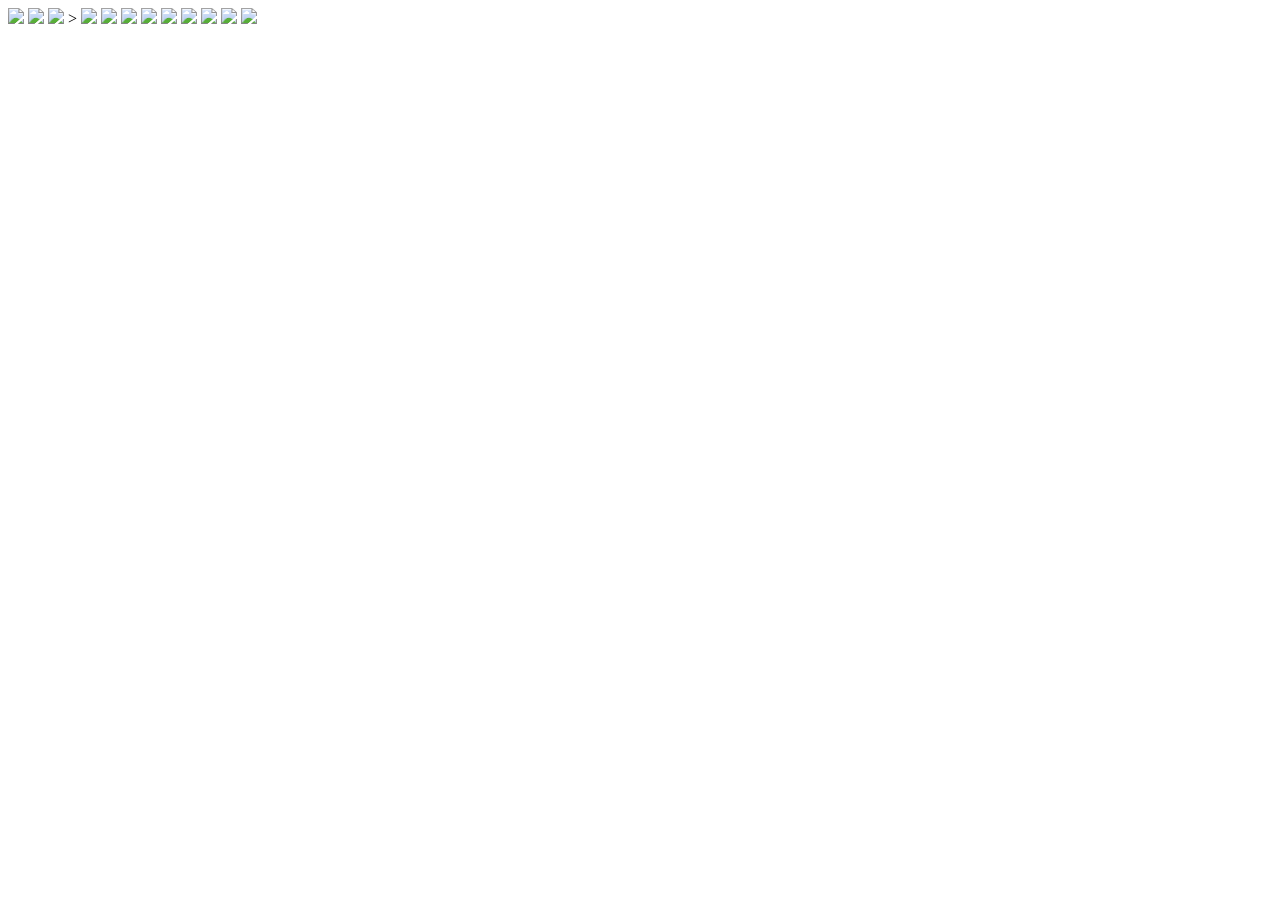
==== mundo.html @ aec97473 "Add files via upload" ====
<!DOCTYPE html>
<html lang="es">
<head>
  <meta charset="UTF-8">
  <meta name="viewport" content="width=device-width, initial-scale=1.0">
  <title>Mundo Narrativo - Bosque Denso Low Poly</title>
  <script src="https://aframe.io/releases/1.6.0/aframe.min.js"></script>
</head>
<body>

  <a-scene shadow="type: pcfsoft; autoUpdate: true">

    <a-assets>
      <!-- Aquí cargarás tus modelos GLB -->
      <!-- <a-asset-item id="animal-1" src="3d/zorro.glb"></a-asset-item> -->
    </a-assets>

    <!-- CIELO E ILUMINACIÓN MEJORADA -->
    <!-- Un azul más vibrante para contrastar con el verde -->
    <a-sky color="#4FC3F7"></a-sky>
    
    <a-light type="ambient" color="#B0BEC5" intensity="0.6"></a-light>
    <!-- Sol con sombras amplias para cubrir todo el bosque -->
    <a-light type="directional" color="#FFF9C4" intensity="0.8" position="20 30 15" 
             castShadow="true" shadow-mapSize="2048" 
             shadow-camera-right="50" shadow-camera-left="-50" 
             shadow-camera-top="50" shadow-camera-bottom="-50"></a-light>

    <!-- ========================================== -->
    <!-- TERRENO IRREGULAR Y RÍO                    -->
    <!-- ========================================== -->
    
    <!-- Base verde principal -->
    <a-plane rotation="-90 0 0" width="80" height="80" color="#7CB342" material="flatShading: true" shadow="receive: true"></a-plane>

    <!-- Colinas para romper la planicie (Conos achatados incrustados en el suelo) -->
    <a-cone position="-25 -2 -15" radius-bottom="20" height="6" segments-radial="8" color="#689F38" material="flatShading: true" shadow="receive: true"></a-cone>
    <a-cone position="30 -3 -25" radius-bottom="25" height="8" segments-radial="9" color="#689F38" material="flatShading: true" shadow="receive: true"></a-cone>
    <a-cone position="0 -1.5 15" radius-bottom="18" height="4" segments-radial="7" color="#8BC34A" material="flatShading: true" shadow="receive: true"></a-cone>

    <!-- Río más largo y detallado -->
    <a-entity position="0 0.1 0">
      <a-plane position="-20 0 -5" rotation="-90 65 0" width="70" height="3.5" color="#039BE5" material="flatShading: true"></a-plane>
      <a-plane position="-2 0 -2.5" rotation="-90 20 0" width="50" height="3.5" color="#039BE5" material="flatShading: true"></a-plane>
    </a-entity>

    <!-- MONTAÑAS GIGANTES DE FONDO -->
   <a-entity position="-10 0 -45">
      <!-- Altura 24 -> La posición en Y debe ser la mitad (12) -->
      <a-cone position="0 12 0" segments-radial="6" radius-bottom="14" height="24" color="#795548" material="flatShading: true" shadow="cast: true"></a-cone>
      <!-- Pico nevado ajustado a la cima -->
      <a-cone position="0 20 0" segments-radial="6" radius-bottom="5" height="8" color="#ECEFF1" material="flatShading: true"></a-cone>
    </a-entity>

    <a-entity position="10 0 -35">
      <a-cone position="0 10 0" segments-radial="5" radius-bottom="12" height="20" color="#5D4037" material="flatShading: true" shadow="cast: true"></a-cone>
      <a-cone position="0 17 0" segments-radial="5" radius-bottom="4" height="6" color="#ECEFF1" material="flatShading: true"></a-cone>
    </a-entity>

    <!-- ========================================== -->
    <!-- BARRERAS DE BOSQUE DENSO (Muros visuales)  -->
    <!-- ========================================== -->

    <!-- Muro de bosque Izquierdo cerca atras 
      -->
    <a-entity id="bosque-izquierdo" position="-35 0 4">
      <a-entity position="0 0 0"><a-cylinder position="0 0.5 0" radius="0.3" height="1.5" color="#4E342E"></a-cylinder><a-cone position="0 2 0" radius-bottom="2" height="2.5" segments-radial="6" color="#2E7D32" material="flatShading: true" shadow="cast: true"></a-cone><a-cone position="0 3.5 0" radius-bottom="1.5" height="2" segments-radial="6" color="#2E7D32" material="flatShading: true" shadow="cast: true"></a-cone><a-cone position="0 5 0" radius-bottom="1" height="2" segments-radial="6" color="#2E7D32" material="flatShading: true" shadow="cast: true"></a-cone></a-entity>
      <a-entity position="4 0 -3" scale="0.8 0.8 0.8"><a-cylinder position="0 0.5 0" radius="0.3" height="1.5" color="#5D4037"></a-cylinder><a-cone position="0 2 0" radius-bottom="2" height="2.5" segments-radial="5" color="#388E3C" material="flatShading: true" shadow="cast: true"></a-cone><a-cone position="0 3.5 0" radius-bottom="1.5" height="2" segments-radial="5" color="#388E3C" material="flatShading: true" shadow="cast: true"></a-cone></a-entity>
      <a-entity position="-3 0 -4" scale="1.2 1.2 1.2"><a-cylinder position="0 0.5 0" radius="0.3" height="1.5" color="#3E2723"></a-cylinder><a-cone position="0 2 0" radius-bottom="2" height="2.5" segments-radial="7" color="#1B5E20" material="flatShading: true" shadow="cast: true"></a-cone><a-cone position="0 3.5 0" radius-bottom="1.5" height="2" segments-radial="7" color="#1B5E20" material="flatShading: true" shadow="cast: true"></a-cone></a-entity>
      <a-entity position="5 0 2" scale="0.9 0.9 0.9"><a-cylinder position="0 0.5 0" radius="0.3" height="1.5" color="#4E342E"></a-cylinder><a-cone position="0 2 0" radius-bottom="2" height="2.5" segments-radial="6" color="#4CAF50" material="flatShading: true" shadow="cast: true"></a-cone><a-cone position="0 3.5 0" radius-bottom="1.5" height="2" segments-radial="6" color="#4CAF50" material="flatShading: true" shadow="cast: true"></a-cone></a-entity>
      <a-entity position="-1 0 -7" scale="1.1 1.1 1.1"><a-cylinder position="0 0.5 0" radius="0.3" height="1.5" color="#5D4037"></a-cylinder><a-cone position="0 2 0" radius-bottom="2" height="2.5" segments-radial="5" color="#388E3C" material="flatShading: true" shadow="cast: true"></a-cone><a-cone position="0 3.5 0" radius-bottom="1.5" height="2" segments-radial="5" color="#388E3C" material="flatShading: true" shadow="cast: true"></a-cone></a-entity>
    </a-entity>

    <!-- Muro de bosque Derecho -->
    <a-entity id="bosque-derecho" position="25 0 2">
      <a-entity position="0 0 0" scale="1.3 1.3 1.3"><a-cylinder position="0 0.5 0" radius="0.3" height="1.5" color="#4E342E"></a-cylinder><a-cone position="0 2 0" radius-bottom="2" height="2.5" segments-radial="6" color="#2E7D32" material="flatShading: true" shadow="cast: true"></a-cone><a-cone position="0 3.5 0" radius-bottom="1.5" height="2" segments-radial="6" color="#2E7D32" material="flatShading: true" shadow="cast: true"></a-cone></a-entity>
      <a-entity position="-4 0 -3" scale="0.8 0.8 0.8"><a-cylinder position="0 0.5 0" radius="0.3" height="1.5" color="#5D4037"></a-cylinder><a-cone position="0 2 0" radius-bottom="2" height="2.5" segments-radial="5" color="#43A047" material="flatShading: true" shadow="cast: true"></a-cone><a-cone position="0 3.5 0" radius-bottom="1.5" height="2" segments-radial="5" color="#43A047" material="flatShading: true" shadow="cast: true"></a-cone></a-entity>
      <a-entity position="3 0 -5" scale="1.1 1.1 1.1"><a-cylinder position="0 0.5 0" radius="0.3" height="1.5" color="#3E2723"></a-cylinder><a-cone position="0 2 0" radius-bottom="2" height="2.5" segments-radial="7" color="#1B5E20" material="flatShading: true" shadow="cast: true"></a-cone><a-cone position="0 3.5 0" radius-bottom="1.5" height="2" segments-radial="7" color="#1B5E20" material="flatShading: true" shadow="cast: true"></a-cone></a-entity>
      <a-entity position="-6 0 2" scale="0.9 0.9 0.9"><a-cylinder position="0 0.5 0" radius="0.3" height="1.5" color="#4E342E"></a-cylinder><a-cone position="0 2 0" radius-bottom="2" height="2.5" segments-radial="6" color="#388E3C" material="flatShading: true" shadow="cast: true"></a-cone><a-cone position="0 3.5 0" radius-bottom="1.5" height="2" segments-radial="6" color="#388E3C" material="flatShading: true" shadow="cast: true"></a-cone></a-entity>
      <a-entity position="1 0 6"><a-cylinder position="0 0.5 0" radius="0.3" height="1.5" color="#5D4037"></a-cylinder><a-cone position="0 2 0" radius-bottom="2" height="2.5" segments-radial="5" color="#4CAF50" material="flatShading: true" shadow="cast: true"></a-cone><a-cone position="0 3.5 0" radius-bottom="1.5" height="2" segments-radial="5" color="#4CAF50" material="flatShading: true" shadow="cast: true"></a-cone></a-entity>
    </a-entity>

    <!-- Muro de bosque Fondo (Para tapar el horizonte detrás del río) -->
    <a-entity id="bosque-fondo" position="0 0 -25">
      <a-entity position="-15 0 0" scale="1.2 1.2 1.2"><a-cylinder position="0 0.5 0" radius="0.3" height="1.5" color="#4E342E"></a-cylinder><a-cone position="0 2 0" radius-bottom="2" height="2.5" segments-radial="6" color="#1B5E20" material="flatShading: true" shadow="cast: true"></a-cone><a-cone position="0 3.5 0" radius-bottom="1.5" height="2" segments-radial="6" color="#1B5E20" material="flatShading: true" shadow="cast: true"></a-cone></a-entity>
      <a-entity position="-20 0 -4"><a-cylinder position="0 0.5 0" radius="0.3" height="1.5" color="#5D4037"></a-cylinder><a-cone position="0 2 0" radius-bottom="2" height="2.5" segments-radial="5" color="#2E7D32" material="flatShading: true" shadow="cast: true"></a-cone><a-cone position="0 3.5 0" radius-bottom="1.5" height="2" segments-radial="5" color="#2E7D32" material="flatShading: true" shadow="cast: true"></a-cone></a-entity>
      <a-entity position="0 0 -2" scale="1.4 1.4 1.4"><a-cylinder position="0 0.5 0" radius="0.3" height="1.5" color="#3E2723"></a-cylinder><a-cone position="0 2 0" radius-bottom="2" height="2.5" segments-radial="6" color="#388E3C" material="flatShading: true" shadow="cast: true"></a-cone><a-cone position="0 3.5 0" radius-bottom="1.5" height="2" segments-radial="6" color="#388E3C" material="flatShading: true" shadow="cast: true"></a-cone></a-entity>
      <a-entity position="20 0 -3" scale="0.9 0.9 0.9"><a-cylinder position="0 0.5 0" radius="0.3" height="1.5" color="#4E342E"></a-cylinder><a-cone position="0 2 0" radius-bottom="2" height="2.5" segments-radial="5" color="#43A047" material="flatShading: true" shadow="cast: true"></a-cone><a-cone position="0 3.5 0" radius-bottom="1.5" height="2" segments-radial="5" color="#43A047" material="flatShading: true" shadow="cast: true"></a-cone></a-entity>
      <a-entity position="15 0 -1" scale="1.1 1.1 1.1"><a-cylinder position="0 0.5 0" radius="0.3" height="1.5" color="#5D4037"></a-cylinder><a-cone position="0 2 0" radius-bottom="2" height="2.5" segments-radial="6" color="#1B5E20" material="flatShading: true" shadow="cast: true"></a-cone><a-cone position="0 3.5 0" radius-bottom="1.5" height="2" segments-radial="6" color="#1B5E20" material="flatShading: true" shadow="cast: true"></a-cone></a-entity>
    </a-entity>

    <!-- ========================================== -->
    <!-- ESTACIONES NARRATIVAS (Claros en el bosque)-->
    <!-- ========================================== -->

    <!-- ESTACIÓN 1: TIGRE -->

    
   <!-- Personaje -->

<!-- momento 1  -->
  <a-assets>
  <img id="tigreyt" src="3d/tigreyt.png">
</a-assets>


<!-- momento 2
   -->
 <a-assets>
  <img id="tigreytt" src="3d/tigreytt.png">
</a-assets> 

<!-- momento 3  -->
 <a-assets>
  <img id="tigrettt" src="3d/tigreyttt.png">
</a-assets>


<!-- momento 1  -->
<a-plane
  src="#tigreyt"
  position="6 2 20"
  width="2"
  height="2"
  material="transparent: true"
  rotation="1 0 1"
></a-plane>
 



<!-- momento 2  -->
<a-plane
  src="#tigreytt"
  position="8 2 19.9"
  width="2"
  height="2"
  material="transparent: true"
  rotation="-10 0 1"
></a-plane>



<!-- momento 3  -->
<a-plane
  src="#tigrettt"
  position="10 2 19.9"
  width="2"
  height="2"
  material="transparent: true"
  rotation="1 0 1"
></a-plane>



    <a-entity id="estacion-1" position="5 0 20">
      <!-- Grupo de árboles estilo bosque denso -->
      <a-entity position="-3 0 -2"><a-cylinder position="0 0.75 0" radius="0.25" height="1.5" color="#5D4037"></a-cylinder><a-cone position="0 2.2 0" radius-bottom="2" height="2.2" segments-radial="6" color="#2E7D32" material="flatShading: true" shadow="cast: true"></a-cone><a-cone position="0 3.5 0" radius-bottom="1.5" height="2" segments-radial="6" color="#388E3C" material="flatShading: true"></a-cone></a-entity>
      <a-entity position="2 0 -3"><a-cylinder position="0 0.75 0" radius="0.25" height="1.5" color="#4E342E"></a-cylinder><a-cone position="0 2.2 0" radius-bottom="2" height="2.2" segments-radial="6" color="#1B5E20" material="flatShading: true" shadow="cast: true"></a-cone><a-cone position="0 3.5 0" radius-bottom="1.5" height="2" segments-radial="6" color="#2E7D32" material="flatShading: true"></a-cone></a-entity>
      <a-entity position="-1 0 2"><a-cylinder position="0 0.75 0" radius="0.25" height="1.5" color="#5D4037"></a-cylinder><a-cone position="0 2.2 0" radius-bottom="2.2" height="2.2" segments-radial="6" color="#388E3C" material="flatShading: true" shadow="cast: true"></a-cone><a-cone position="0 3.5 0" radius-bottom="1.6" height="2" segments-radial="6" color="#43A047" material="flatShading: true"></a-cone></a-entity>
      <!-- Pastos altos (pequeños cilindros verdes agrupados como hierba espesa) -->
      <a-cylinder position="-1.5 0.2 0" radius="0.08" height="0.6" color="#8BC34A" material="flatShading: true"></a-cylinder>
      <a-cylinder position="-1.3 0.25 0.3" radius="0.08" height="0.7" color="#689F38" material="flatShading: true"></a-cylinder>
      <a-cylinder position="-1.7 0.2 0.2" radius="0.08" height="0.5" color="#9CCC65" material="flatShading: true"></a-cylinder>
      <a-cylinder position="1 0.2 1" radius="0.08" height="0.65" color="#7CB342" material="flatShading: true"></a-cylinder>

       <a-text font="kelsonsans" value="Estacion Tigre" width="6" position="-2.8 5 -1.5"
              rotation="0 15 0"></a-text>
     
    </a-entity>
      <!-- ROCAS -->
      <a-icosahedron position="1.5 0.2 1" radius="0.4" color="#757575" material="flatShading: true" shadow="cast: true" rotation="10 45 0"></a-icosahedron>
      <a-icosahedron position="2 0.1 1.5" radius="0.2" color="#9E9E9E" material="flatShading: true" shadow="cast: true" rotation="0 20 10"></a-icosahedron>
>
      
    </a-entity>


 <!-- ESTACIÓN 2: ALCE  -->

    <!-- Personaje -->

     <a-assets>
  <img id="alceyt" src="3d/alceyt.png">
</a-assets>


<!-- momento 2
   -->
 <a-assets>
  <img id="alceytt" src="3d/alceytt.png">
</a-assets> 

<!-- momento 3  -->
 <a-assets>
  <img id="alceyttt" src="3d/alceyttt.png">
</a-assets>


<!-- momento 1  -->
<a-plane
  src="#alceyt"
  position="-5 2 -8"
  width="2"
  height="2"
  material="transparent: true"
  rotation="1 0 1"
></a-plane>
 



<!-- momento 2  -->
<a-plane
  src="#alceytt"
  position="-2.9 2 -8"
  width="2"
  height="2"
  material="transparent: true"
  rotation="-10 0 1"
></a-plane>



<!-- momento 3  -->
<a-plane
  src="#alceyttt"
  position="-0.70 2 -8"
  width="2"
  height="2"
  material="transparent: true"
  rotation="1 0 1"
></a-plane>

 


    <a-entity id="estacion-2" position="-6 0 -12">
      <!-- Gran Árbol Central -->
      <a-entity position="0 0 0" scale="1.8 2.2 1.8">
        <a-cylinder position="0 1 0" radius="0.4" height="2" color="#3E2723" shadow="cast: true"></a-cylinder>
        <a-cone position="0 3 0" radius-bottom="2.5" height="2.5" segments-radial="7" color="#1B5E20" material="flatShading: true" shadow="cast: true"></a-cone>
        <a-cone position="0 4.5 0" radius-bottom="1.8" height="2.2" segments-radial="7" color="#2E7D32" material="flatShading: true" shadow="cast: true"></a-cone>
        <a-cone position="0 5.8 0" radius-bottom="1.1" height="1.8" segments-radial="7" color="#43A047" material="flatShading: true"></a-cone>
      </a-entity>
      <!-- Hierbas raras (formas geométricas de colores llamativos alrededor) -->
      <a-icosahedron position="1.5 0.2 1" radius="0.3" color="#AB47BC" material="flatShading: true" shadow="cast: true"></a-icosahedron>
      <a-box position="-1.5 0.2 1.2" width="0.3" height="0.4" depth="0.3" color="#26A69A" material="flatShading: true" rotation="0 45 0"></a-box>
      <a-tetrahedron position="0.8 0.3 -1.5" radius="0.35" color="#FFCA28" material="flatShading: true"></a-tetrahedron>
      
    </a-entity>
    
      <a-text font="kelsonsans" value="Estacion Alce " width="6" position="-2 5 -10"
              rotation="0 0 0"></a-text>


  <!-- ESTACIÓN 3: ERIZO  -->


 <!-- momento 1  -->
  <a-assets>
  <img id="erizoyt" src="3d/erizoyt.png">
</a-assets>


<!-- momento 2
   -->
 <a-assets>
  <img id="erizoytt" src="3d/erizoytt.png">
</a-assets>

<!-- momento 3  -->
 <a-assets>
  <img id="erizoyttt" src="3d/erizottt.png">
</a-assets>


<!-- momento 1  -->
<a-plane
  src="#erizoyt"
  position="-32 2 -9.4"
  width="2"
  height="2"
  material="transparent: true"
  rotation="1 0 1"
></a-plane>
 



<!-- momento 2  -->
<a-plane
  src="#erizoytt"
  position="-30 2 -9.4"
  width="2"
  height="2"
  material="transparent: true"
  rotation="1 0 1"
></a-plane>



<!-- momento 3  -->
<a-plane
  src="#erizoyttt"
  position="-28 2 -9.4"
  width="2"
  height="2"
  material="transparent: true"
  rotation="1 0 1"
></a-plane>





   

    <a-entity id="estacion-3" position="-30 0 -10">
      <!-- Árboles de fondo de la estación -->
      <a-entity position="-3 0 -2"><a-cylinder position="0 0.75 0" radius="0.25" height="1.5" color="#5D4037"></a-cylinder><a-cone position="0 2.2 0" radius-bottom="1.8" height="2" segments-radial="6" color="#2E7D32" material="flatShading: true"></a-cone><a-cone position="0 3.5 0" radius-bottom="1.3" height="2" segments-radial="6" color="#388E3C" material="flatShading: true"></a-cone></a-entity>
      <a-entity position="3 0 -1"><a-cylinder position="0 0.75 0" radius="0.25" height="1.5" color="#4E342E"></a-cylinder><a-cone position="0 2.2 0" radius-bottom="1.8" height="2" segments-radial="6" color="#388E3C" material="flatShading: true"></a-cone><a-cone position="0 3.5 0" radius-bottom="1.3" height="2" segments-radial="6" color="#43A047" material="flatShading: true"></a-cone></a-entity>
      
      <!-- Troncos caídos -->
      <a-cylinder position="-1 0.2 1" radius="0.2" height="1.8" rotation="90 25 0" color="#5D4037" material="flatShading: true" shadow="cast: true"></a-cylinder>
      <a-cylinder position="1 0.15 1.5" radius="0.18" height="1.5" rotation="90 -15 0" color="#4E342E" material="flatShading: true" shadow="cast: true"></a-cylinder>
      <a-cylinder position="0.2 0.15 2.2" radius="0.15" height="1.2" rotation="0 80 90" color="#3E2723" material="flatShading: true" shadow="cast: true"></a-cylinder>

      <!-- Piedras -->
      <a-icosahedron position="-1.5 0.3 0.5" radius="0.5" color="#78909C" material="flatShading: true" shadow="cast: true" rotation="10 20 30"></a-icosahedron>
      <a-icosahedron position="1.8 0.25 0" radius="0.4" color="#90A4AE" material="flatShading: true" shadow="cast: true" rotation="40 10 5"></a-icosahedron>
      <a-icosahedron position="0 0.2 2.8" radius="0.35" color="#607D8B" material="flatShading: true" shadow="cast: true"></a-icosahedron>
      
      <a-text font="kelsonsans" value="Estacion Erizo " width="6" position="-4 4 0"
              rotation="0 0 0"></a-text>
      
      
    </a-entity>


<!-- ESTACIÓN 4: WIN CONEJA -->

<!-- momento 1  -->
  <a-assets>
  <img id="win" src="3d/win.png">
</a-assets>


<!-- momento 2
   -->
 <a-assets>
  <img id="winn" src="3d/winn.png">
</a-assets>

<!-- momento 3  -->
 <a-assets>
  <img id="winnn" src="3d/winnn.png">
</a-assets>


<!-- momento 1  -->
<a-plane
  src="#win"
  position="18 3 -4"
  width="2"
  height="2"
  material="transparent: true"
  rotation="1 0 1"
></a-plane>
 



<!-- momento 2  -->
<a-plane
  src="#winn"
  position="20.30 3 -4"
  width="2"
  height="2"
  material="transparent: true"
  rotation="1 0 1"
></a-plane>



<!-- momento 3  -->
<a-plane
  src="#winnn"
  position="22.99 3 -4"
  width="2"
  height="2"
  material="transparent: true"
  rotation="1 0 1"
></a-plane>






    <a-entity id="estacion-4" position="18 0 -4">
      <!-- Pocos árboles alrededor -->
      <a-entity position="-3 0 1"><a-cylinder position="0 0.75 0" radius="0.25" height="1.5" color="#5D4037"></a-cylinder><a-cone position="0 2.2 0" radius-bottom="1.8" height="2" segments-radial="6" color="#2E7D32" material="flatShading: true"></a-cone></a-entity>
      
      <!-- Pequeña elevación de tierra para los trofeos -->
      <a-cone position="0 0.4 0" radius-bottom="2.5" height="0.8" segments-radial="6" color="#827717" material="flatShading: true" shadow="receive: true"></a-cone>
      
      <!-- Montaña de trofeos (Figuras geométricas doradas acumuladas) -->
      <a-box position="0 0.8 0" width="0.6" height="0.6" depth="0.6" color="#FFD700" material="flatShading: true" rotation="15 30 0" shadow="cast: true"></a-box>
      <a-tetrahedron position="-0.4 0.9 0.3" radius="0.4" color="#FFC107" material="flatShading: true" rotation="0 45 10" shadow="cast: true"></a-tetrahedron>
      <a-cone position="0.4 0.9 -0.2" radius-bottom="0.3" height="0.6" color="#FFEA00" material="flatShading: true" rotation="-10 0 25" shadow="cast: true"></a-cone>
      <a-box position="0.2 1.2 0.2" width="0.4" height="0.4" depth="0.4" color="#FFD700" material="flatShading: true" rotation="45 45 45" shadow="cast: true"></a-box>
      <a-sphere position="0 1.4 0" radius="0.25" color="#FFF176" material="flatShading: true" shadow="cast: true"></a-sphere>
      <!-- [ESPACIO PARA PERSONAJE 4] -->
    </a-entity>




      <!-- Troncos apilados -->
      <a-entity position="-2 0.15 2" rotation="0 35 0">
        <a-cylinder position="0 0 0" radius="0.15" height="1.2" rotation="90 0 0" segments-radial="6" color="#5D4037" material="flatShading: true" shadow="cast: true"></a-cylinder>
        <a-cylinder position="0.3 0 0" radius="0.15" height="1.2" rotation="90 0 0" segments-radial="6" color="#5D4037" material="flatShading: true" shadow="cast: true"></a-cylinder>
        <a-cylinder position="0.15 0.25 0" radius="0.15" height="1.2" rotation="90 0 0" segments-radial="6" color="#5D4037" material="flatShading: true" shadow="cast: true"></a-cylinder>
      </a-entity>


      <a-text font="kelsonsans" value="Estacion Coneja " width="6" position="18 5 -4"
              rotation="0 0 0"></a-text>

    

    

    <!-- NUBES Y LLUVIA -->
    <a-entity position="-15 15 -20">
      <a-icosahedron position="0 0 0" radius="2.5" color="#FFFFFF" material="flatShading: true"></a-icosahedron>
      <a-icosahedron position="2 0 1" radius="1.8" color="#FFFFFF" material="flatShading: true"></a-icosahedron>
      <a-icosahedron position="-2 -0.2 -1" radius="1.5" color="#FFFFFF" material="flatShading: true"></a-icosahedron>
    </a-entity>

    <!-- Nube de lluvia central -->
    <a-entity position="5 18 -22">
      <a-icosahedron position="0 0 0" radius="2.5" color="#90A4AE" material="flatShading: true"></a-icosahedron>
      <a-icosahedron position="2 0 0" radius="1.8" color="#90A4AE" material="flatShading: true"></a-icosahedron>
      <a-icosahedron position="-1.8 -0.3 1" radius="1.6" color="#90A4AE" material="flatShading: true"></a-icosahedron>
      
      <!-- Gotas -->
      <a-cylinder position="0 -4 0" radius="0.05" height="1" color="#81D4FA" material="transparent: true; opacity: 0.6; flatShading: true"></a-cylinder>
      <a-cylinder position="1 -5 0.5" radius="0.05" height="1" color="#81D4FA" material="transparent: true; opacity: 0.6; flatShading: true"></a-cylinder>
      <a-cylinder position="-1 -3 -0.5" radius="0.05" height="1" color="#81D4FA" material="transparent: true; opacity: 0.6; flatShading: true"></a-cylinder>
    </a-entity>

    <a-entity position="20 12 -15" scale="0.7 0.7 0.7">
      <a-icosahedron position="0 0 0" radius="2.5" color="#FFFFFF" material="flatShading: true"></a-icosahedron>
      <a-icosahedron position="1.5 0.3 0.8" radius="1.8" color="#FFFFFF" material="flatShading: true"></a-icosahedron>
      <a-icosahedron position="-1.5 -0.1 0" radius="1.6" color="#FFFFFF" material="flatShading: true"></a-icosahedron>
    </a-entity>

    <!-- CÁMARA INICIAL (Más cerca del suelo y un poco adelantada) -->
    <a-camera position="0 1.6 6" wasd-controls="acceleration: 65" look-controls>
      <a-cursor color="#FF5722"></a-cursor>
    </a-camera>

  </a-scene>
</body>
</html>
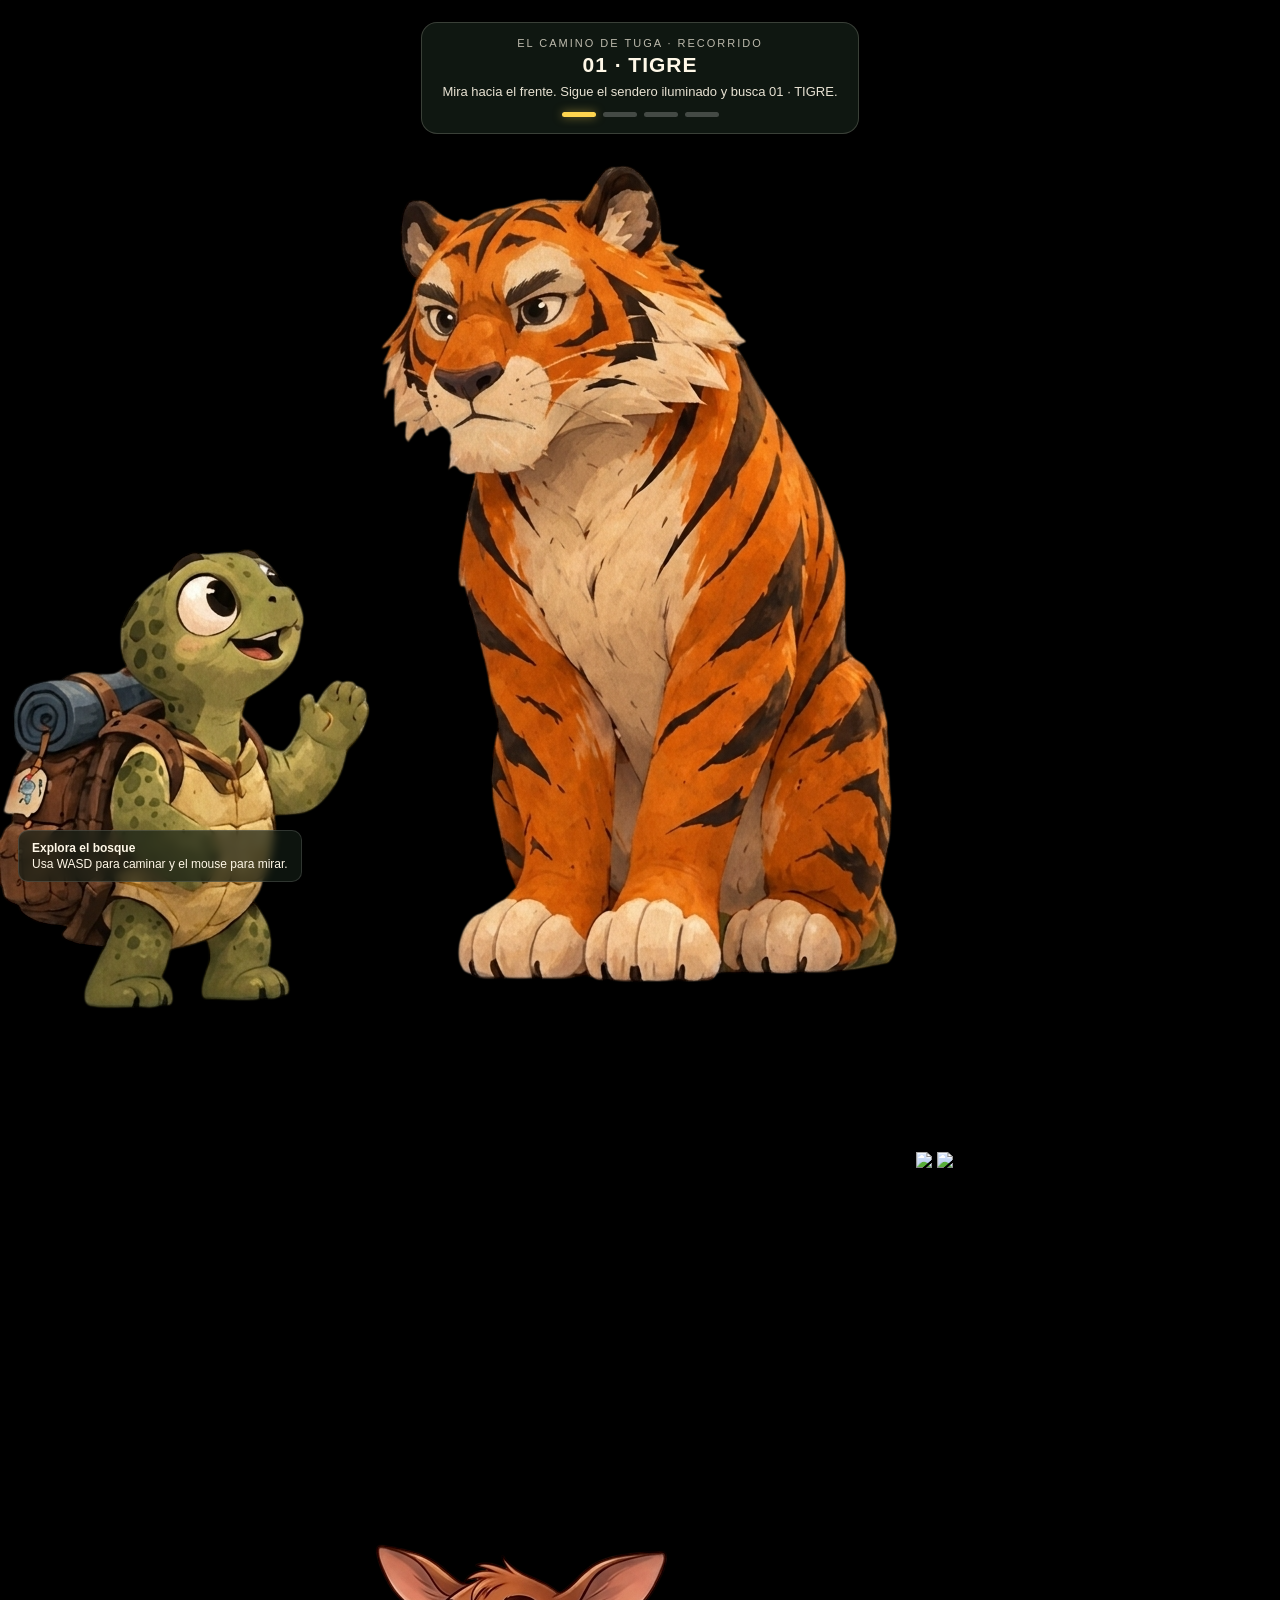
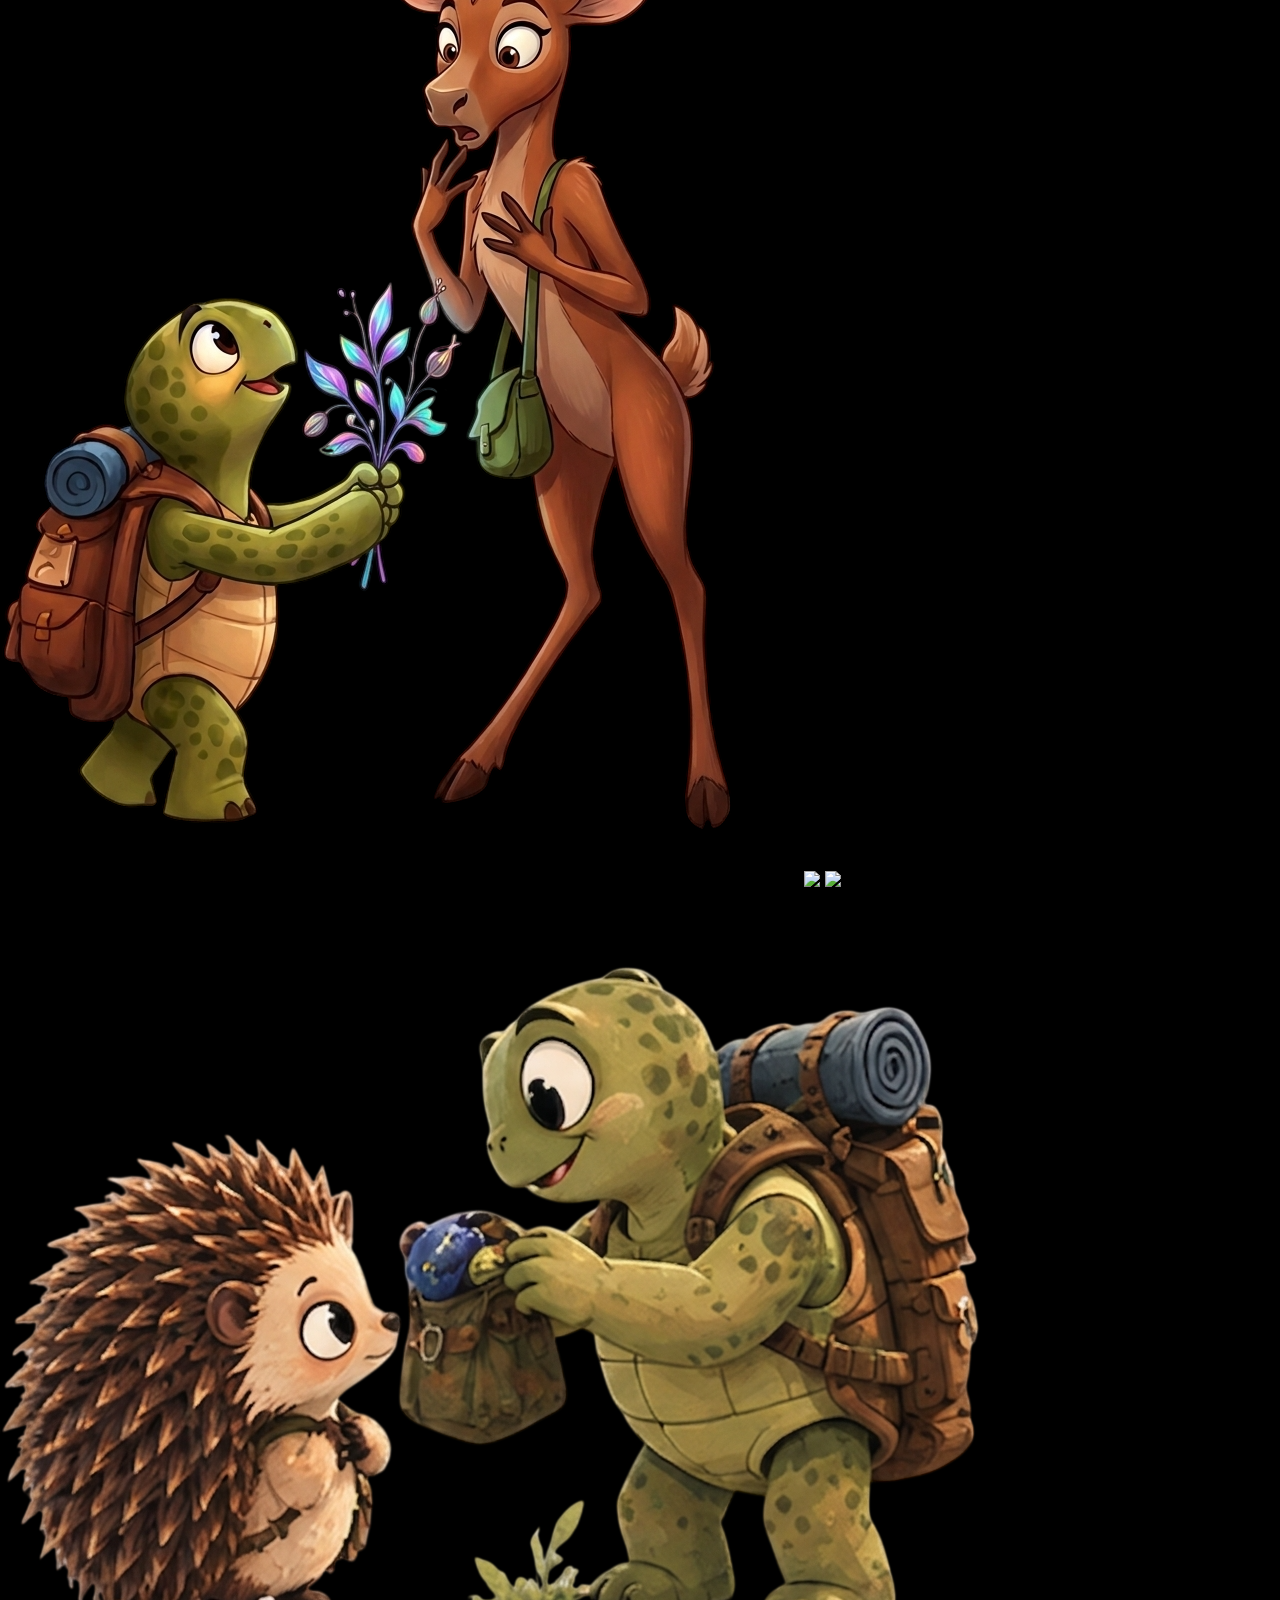
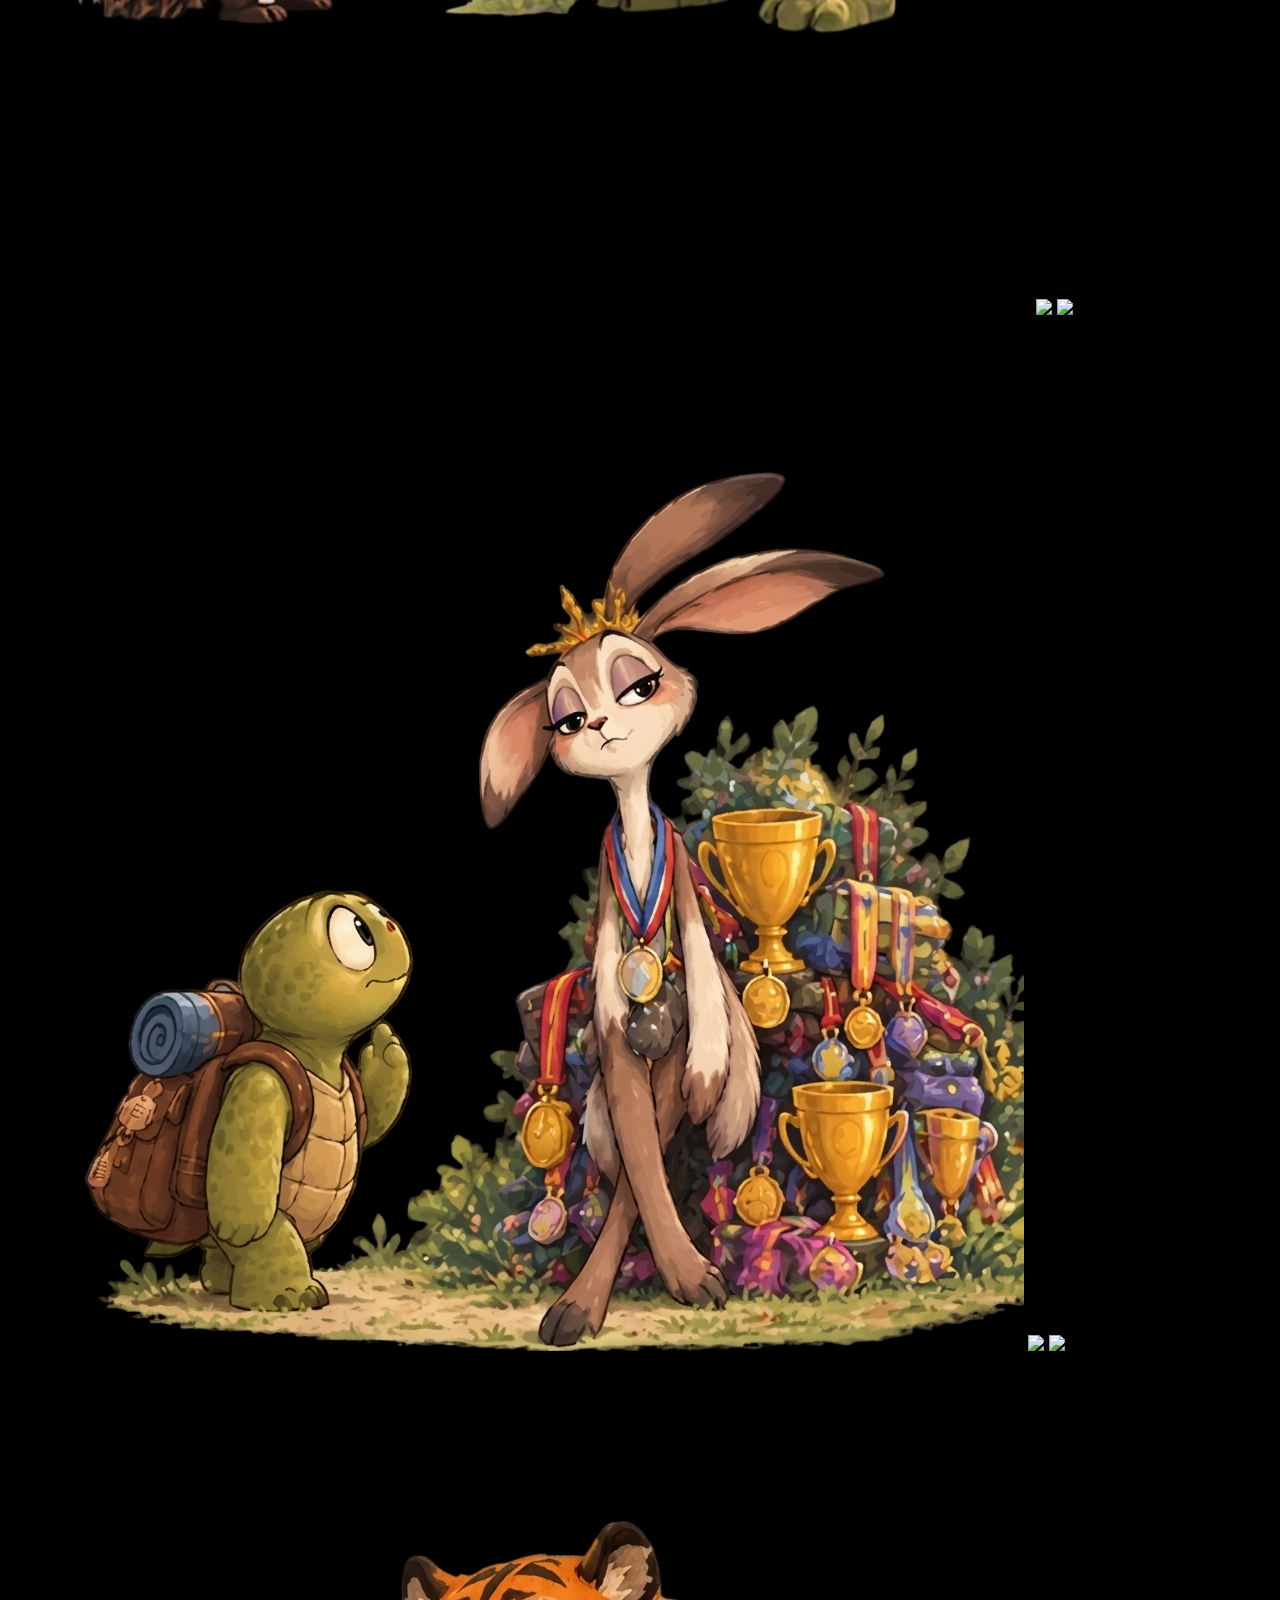
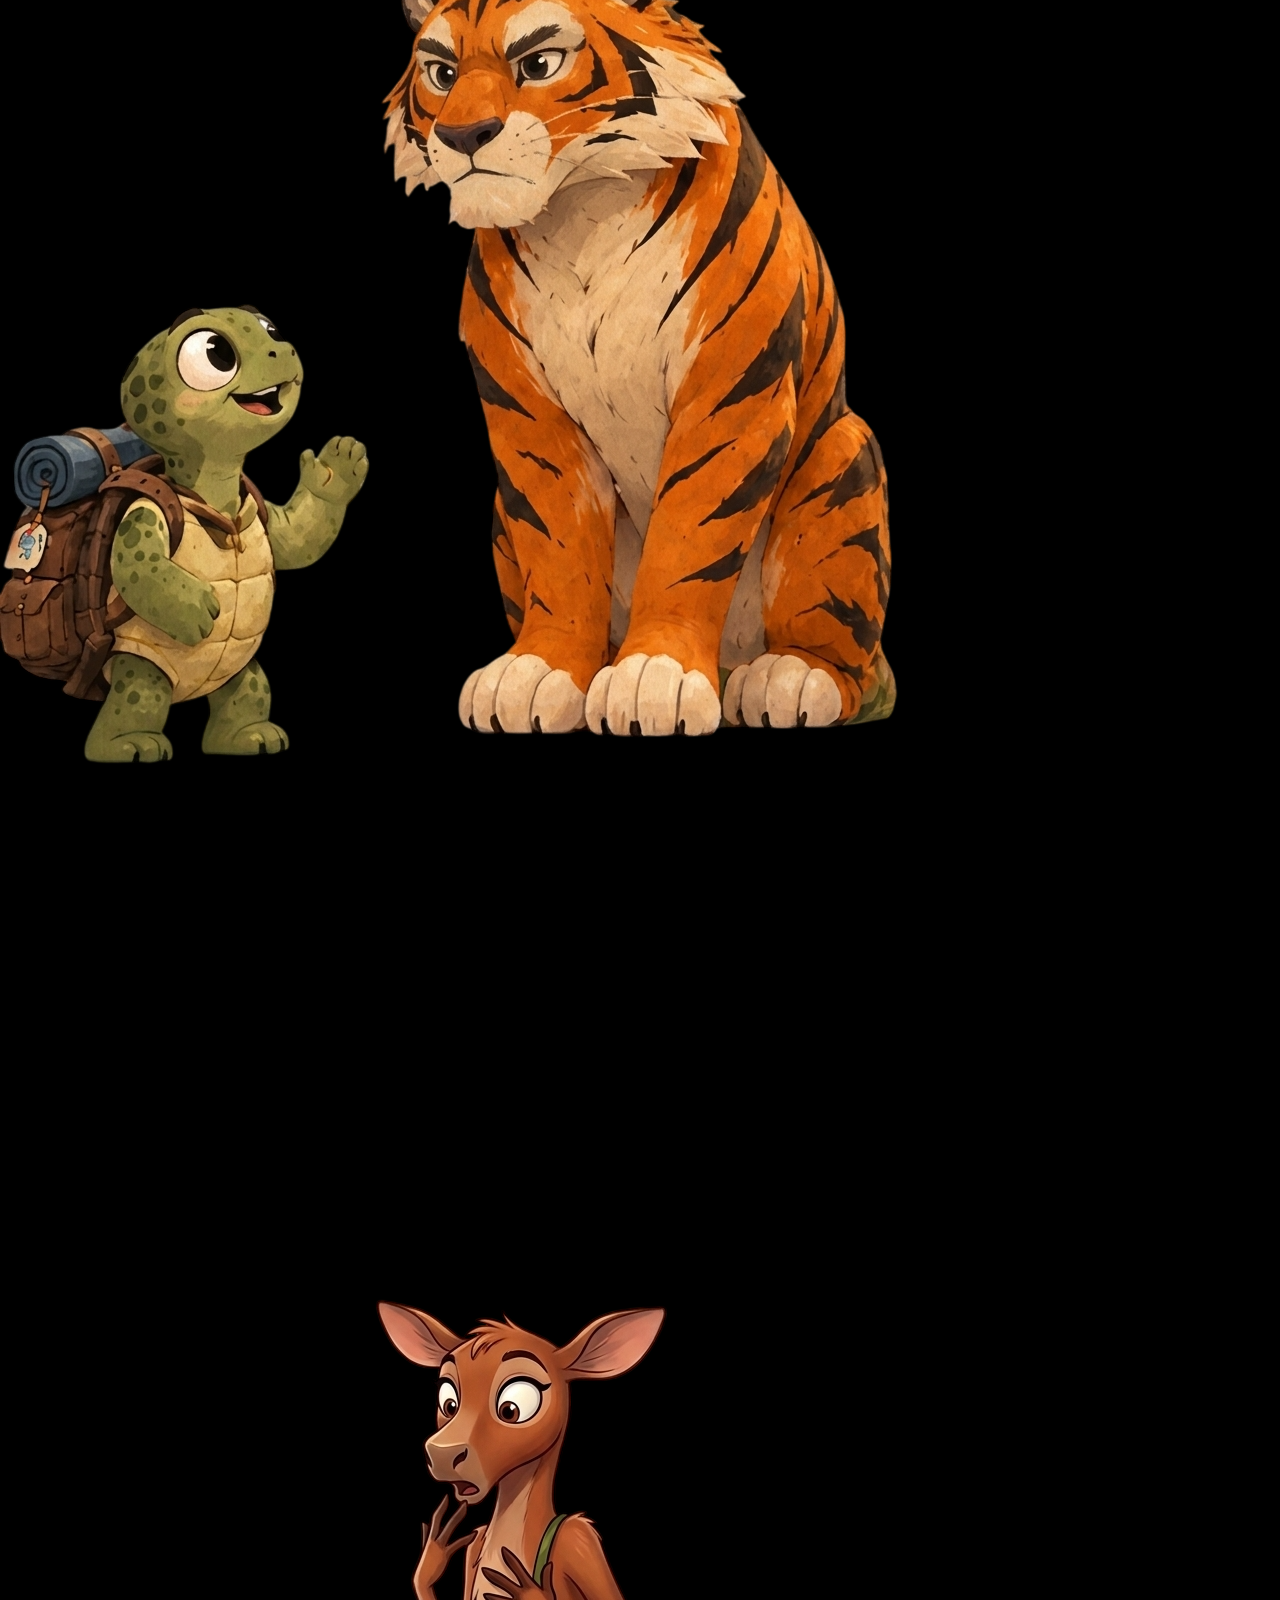
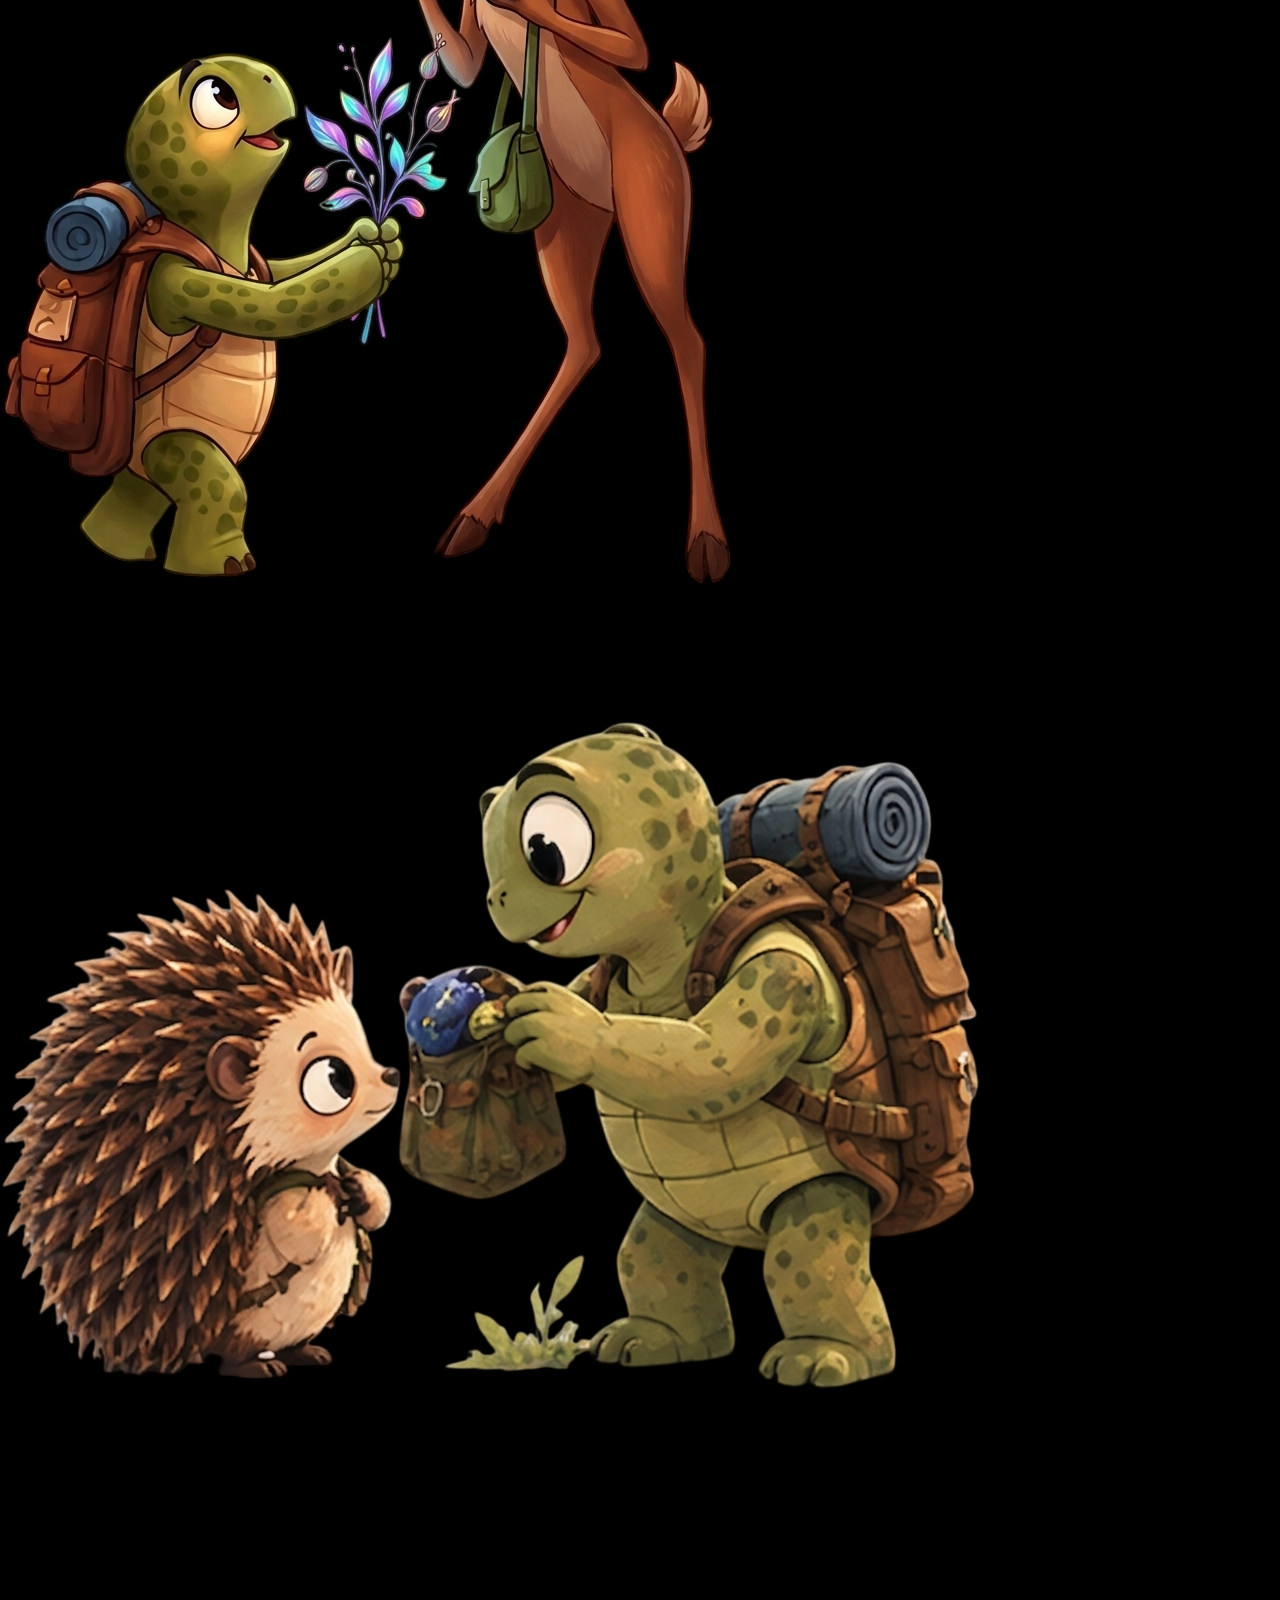
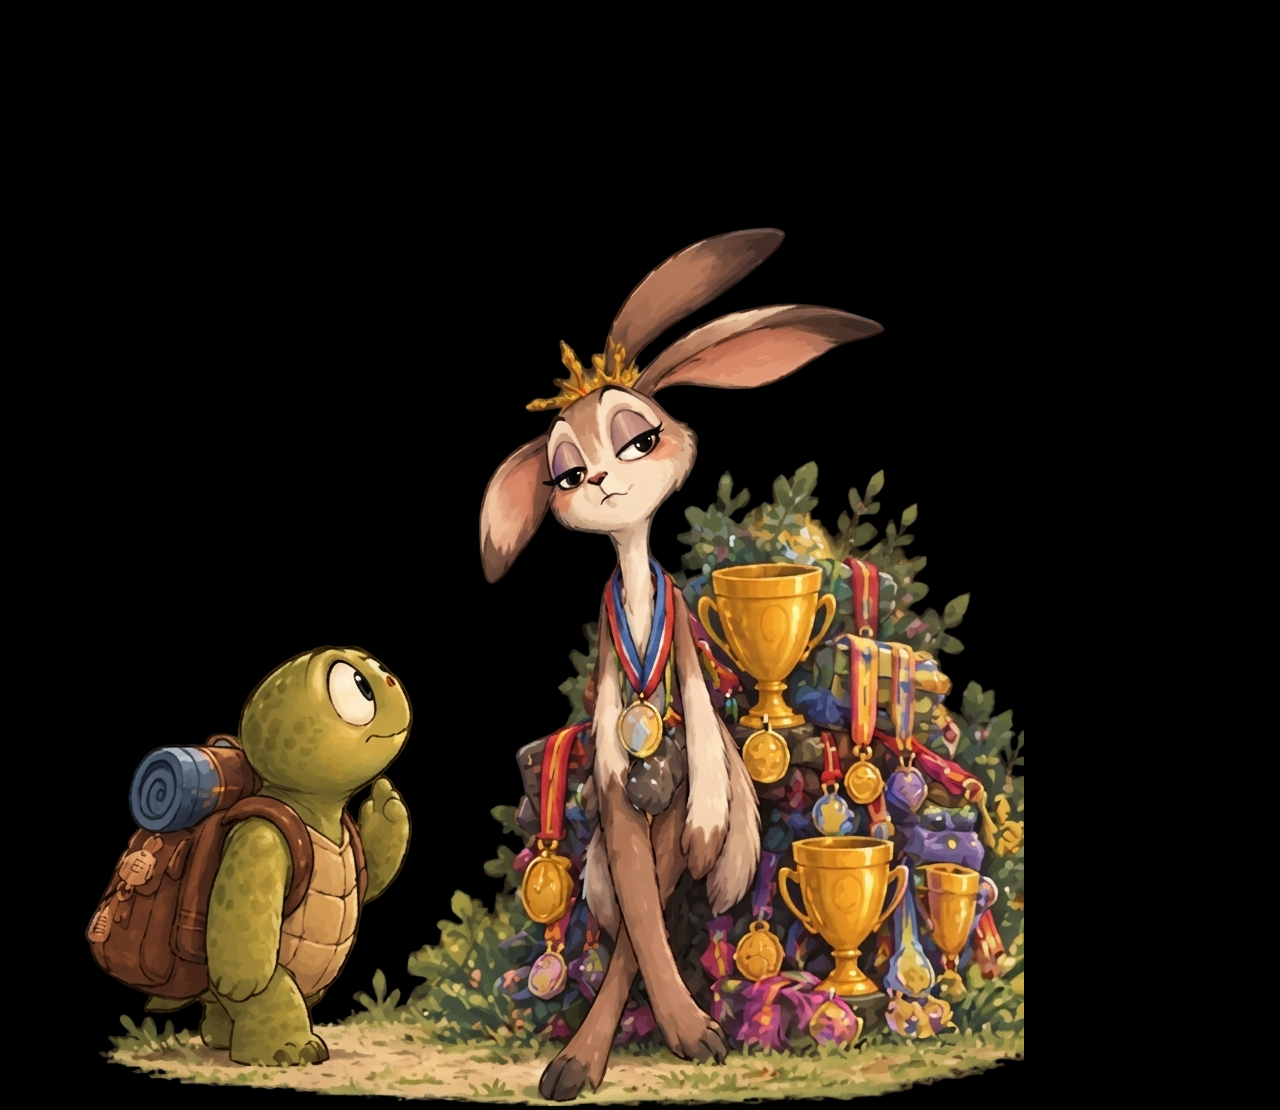
==== commit b0b75d7c: "Add files via upload" ====
--- a/mundo.html
+++ b/mundo.html
@@ -1,467 +1,721 @@
 <!DOCTYPE html>
 <html lang="es">
 <head>
-  <meta charset="UTF-8">
-  <meta name="viewport" content="width=device-width, initial-scale=1.0">
-  <title>Mundo Narrativo - Bosque Denso Low Poly</title>
-  <script src="https://aframe.io/releases/1.6.0/aframe.min.js"></script>
+<meta charset="UTF-8">
+<meta name="viewport" content="width=device-width, initial-scale=1.0">
+<title>El camino de Tuga — Mundo Narrativo</title>
+<script src="https://aframe.io/releases/1.6.0/aframe.min.js"></script>
+<style>
+*{box-sizing:border-box}body{margin:0;overflow:hidden;background:#000;font-family:Arial,Helvetica,sans-serif}
+#hud{position:fixed;top:22px;left:50%;transform:translateX(-50%);z-index:100;width:min(560px,calc(100vw - 32px));color:#fff8e8;text-align:center;pointer-events:none}
+#hudCard{display:inline-block;min-width:310px;max-width:100%;padding:14px 20px 16px;border-radius:16px;background:rgba(20,30,22,.78);border:1px solid rgba(255,248,232,.18);box-shadow:0 12px 30px rgba(0,0,0,.25);backdrop-filter:blur(5px)}
+#hudKicker{font-size:11px;letter-spacing:2px;text-transform:uppercase;opacity:.72;margin-bottom:4px}#hudStation{font-size:21px;font-weight:700;letter-spacing:1px}
+#hudGuide{margin-top:6px;font-size:13px;line-height:1.4;opacity:.9}#progress{display:flex;justify-content:center;gap:7px;margin-top:11px}.progressDot{width:34px;height:5px;border-radius:999px;background:rgba(255,255,255,.22);transition:.35s}.progressDot.active{background:#ffd54f;box-shadow:0 0 10px rgba(255,213,79,.5)}.progressDot.done{background:#9ccc65}
+#controlsHint{position:fixed;bottom:18px;left:18px;z-index:90;padding:9px 13px;border-radius:10px;color:#fff8e8;background:rgba(20,30,22,.68);border:1px solid rgba(255,255,255,.14);font-size:12px;line-height:1.35;pointer-events:none;backdrop-filter:blur(4px)}
+#toast{position:fixed;left:50%;bottom:72px;transform:translate(-50%,20px);z-index:120;max-width:min(520px,calc(100vw - 32px));padding:12px 18px;border-radius:12px;color:#fff8e8;background:rgba(22,30,23,.92);border:1px solid rgba(255,255,255,.16);box-shadow:0 10px 30px rgba(0,0,0,.3);text-align:center;font-size:14px;opacity:0;pointer-events:none;transition:opacity .3s,transform .3s}
+#toast.show{opacity:1;transform:translate(-50%,0)}
+#storyModal{position:fixed;inset:0;z-index:200;display:none;align-items:center;justify-content:center;padding:24px;background:rgba(8,16,10,.62);backdrop-filter:blur(5px)}#storyModal.visible{display:flex}
+#storyCard{width:min(720px,100%);max-height:min(760px,calc(100vh - 48px));overflow:auto;padding:30px;border-radius:22px;color:#2f342b;background:#fff8e8;box-shadow:0 24px 70px rgba(0,0,0,.45)}
+#storyEyebrow{color:#7c8a54;font-size:11px;font-weight:700;letter-spacing:2px;text-transform:uppercase}#storyTitle{margin:8px 0 12px;font-size:clamp(28px,5vw,42px);line-height:1.05}#storyText{margin:0;font-size:17px;line-height:1.65}
+#storyConnector{margin-top:18px;padding:15px 17px;border-left:4px solid #a5b66b;border-radius:8px;background:#f0f2e8;font-size:14px;line-height:1.55}#storyConnector strong{display:block;margin-bottom:4px;color:#5d6d38;text-transform:uppercase;font-size:11px;letter-spacing:1.4px}
+#continueStationBtn{width:100%;margin-top:22px;padding:14px 18px;border:none;border-radius:12px;cursor:pointer;background:#5d6d38;color:#fff;font-size:15px;font-weight:700;letter-spacing:.5px;transition:.2s}#continueStationBtn:hover{transform:translateY(-2px);background:#4d5c2f}
+
+
+/* =========================
+   CIERRE FINAL DEL RECORRIDO
+========================== */
+#finalModal {
+  position: fixed;
+  inset: 0;
+  z-index: 300;
+  display: none;
+  align-items: center;
+  justify-content: center;
+  padding: 24px;
+  background: rgba(6,14,8,.72);
+  backdrop-filter: blur(7px);
+}
+
+#finalModal.visible {
+  display: flex;
+  animation: finalFadeIn .5s ease both;
+}
+
+#finalCard {
+  width: min(690px, 100%);
+  padding: 34px 34px 30px;
+  border-radius: 24px;
+  color: #30362d;
+  background: #fff8e8;
+  box-shadow: 0 28px 85px rgba(0,0,0,.5);
+  text-align: center;
+}
+
+#finalEyebrow {
+  color: #71814c;
+  font-size: 11px;
+  font-weight: 700;
+  text-transform: uppercase;
+  letter-spacing: 2px;
+}
+
+#finalTitle {
+  margin: 8px 0 12px;
+  font-size: clamp(30px, 6vw, 46px);
+  line-height: 1.03;
+}
+
+#finalText {
+  margin: 0 auto;
+  max-width: 570px;
+  font-size: 16px;
+  line-height: 1.7;
+}
+
+#finalReflection {
+  margin: 20px auto 0;
+  max-width: 570px;
+  padding: 16px 18px;
+  border-left: 4px solid #a5b66b;
+  border-radius: 9px;
+  background: #f0f2e8;
+  color: #525c43;
+  font-size: 15px;
+  font-style: italic;
+  line-height: 1.6;
+}
+
+#finalActions {
+  display: grid;
+  grid-template-columns: 1fr 1fr;
+  gap: 12px;
+  margin-top: 24px;
+}
+
+.finalAction {
+  border: 0;
+  border-radius: 12px;
+  padding: 14px 16px;
+  font-size: 14px;
+  font-weight: 700;
+  cursor: pointer;
+  transition: transform .2s ease, background .2s ease, box-shadow .2s ease;
+}
+
+.finalAction:hover {
+  transform: translateY(-2px);
+}
+
+#homeBtn {
+  background: #5d6d38;
+  color: #fff;
+  box-shadow: 0 8px 18px rgba(93,109,56,.22);
+}
+
+#homeBtn:hover {
+  background: #4d5c2f;
+}
+
+#replayBtn {
+  background: #e6eadc;
+  color: #4e5e35;
+}
+
+#replayBtn:hover {
+  background: #dbe2cd;
+}
+
+#finalHint {
+  margin-top: 12px;
+  font-size: 11px;
+  color: #7b8175;
+}
+
+@keyframes finalFadeIn {
+  from { opacity: 0; }
+  to { opacity: 1; }
+}
+
+@media(max-width:700px){
+  #finalCard { padding: 26px 20px 22px; }
+  #finalActions { grid-template-columns: 1fr; }
+}
+
+@media(max-width:700px){#hudCard{min-width:0;padding:12px 15px}#hudStation{font-size:17px}#storyCard{padding:22px}#storyText{font-size:15px}#controlsHint{font-size:11px;max-width:250px}}
+
+/* === MEJORAS DE VISIBILIDAD E INTERACTIVIDAD === */
+.interactivo {
+  cursor: pointer;
+}
+.sceneImage.interactivo:hover {
+  filter: brightness(1.12) drop-shadow(0 0 14px rgba(255,213,79,.45));
+}
+
+
+.sceneImage.interactivo {
+  cursor: pointer;
+  filter: drop-shadow(0 0 14px rgba(255,213,79,.32));
+}
+.sceneImage {
+  transition: filter .2s ease;
+}
+</style>
 </head>
 <body>
 
-  <a-scene shadow="type: pcfsoft; autoUpdate: true">
-
-    <a-assets>
-      <!-- Aquí cargarás tus modelos GLB -->
-      <!-- <a-asset-item id="animal-1" src="3d/zorro.glb"></a-asset-item> -->
-    </a-assets>
-
-    <!-- CIELO E ILUMINACIÓN MEJORADA -->
-    <!-- Un azul más vibrante para contrastar con el verde -->
-    <a-sky color="#4FC3F7"></a-sky>
-    
-    <a-light type="ambient" color="#B0BEC5" intensity="0.6"></a-light>
-    <!-- Sol con sombras amplias para cubrir todo el bosque -->
-    <a-light type="directional" color="#FFF9C4" intensity="0.8" position="20 30 15" 
-             castShadow="true" shadow-mapSize="2048" 
-             shadow-camera-right="50" shadow-camera-left="-50" 
-             shadow-camera-top="50" shadow-camera-bottom="-50"></a-light>
-
-    <!-- ========================================== -->
-    <!-- TERRENO IRREGULAR Y RÍO                    -->
-    <!-- ========================================== -->
-    
-    <!-- Base verde principal -->
-    <a-plane rotation="-90 0 0" width="80" height="80" color="#7CB342" material="flatShading: true" shadow="receive: true"></a-plane>
-
-    <!-- Colinas para romper la planicie (Conos achatados incrustados en el suelo) -->
-    <a-cone position="-25 -2 -15" radius-bottom="20" height="6" segments-radial="8" color="#689F38" material="flatShading: true" shadow="receive: true"></a-cone>
-    <a-cone position="30 -3 -25" radius-bottom="25" height="8" segments-radial="9" color="#689F38" material="flatShading: true" shadow="receive: true"></a-cone>
-    <a-cone position="0 -1.5 15" radius-bottom="18" height="4" segments-radial="7" color="#8BC34A" material="flatShading: true" shadow="receive: true"></a-cone>
-
-    <!-- Río más largo y detallado -->
-    <a-entity position="0 0.1 0">
-      <a-plane position="-20 0 -5" rotation="-90 65 0" width="70" height="3.5" color="#039BE5" material="flatShading: true"></a-plane>
-      <a-plane position="-2 0 -2.5" rotation="-90 20 0" width="50" height="3.5" color="#039BE5" material="flatShading: true"></a-plane>
-    </a-entity>
-
-    <!-- MONTAÑAS GIGANTES DE FONDO -->
-   <a-entity position="-10 0 -45">
-      <!-- Altura 24 -> La posición en Y debe ser la mitad (12) -->
-      <a-cone position="0 12 0" segments-radial="6" radius-bottom="14" height="24" color="#795548" material="flatShading: true" shadow="cast: true"></a-cone>
-      <!-- Pico nevado ajustado a la cima -->
-      <a-cone position="0 20 0" segments-radial="6" radius-bottom="5" height="8" color="#ECEFF1" material="flatShading: true"></a-cone>
-    </a-entity>
-
-    <a-entity position="10 0 -35">
-      <a-cone position="0 10 0" segments-radial="5" radius-bottom="12" height="20" color="#5D4037" material="flatShading: true" shadow="cast: true"></a-cone>
-      <a-cone position="0 17 0" segments-radial="5" radius-bottom="4" height="6" color="#ECEFF1" material="flatShading: true"></a-cone>
-    </a-entity>
-
-    <!-- ========================================== -->
-    <!-- BARRERAS DE BOSQUE DENSO (Muros visuales)  -->
-    <!-- ========================================== -->
-
-    <!-- Muro de bosque Izquierdo cerca atras 
-      -->
-    <a-entity id="bosque-izquierdo" position="-35 0 4">
-      <a-entity position="0 0 0"><a-cylinder position="0 0.5 0" radius="0.3" height="1.5" color="#4E342E"></a-cylinder><a-cone position="0 2 0" radius-bottom="2" height="2.5" segments-radial="6" color="#2E7D32" material="flatShading: true" shadow="cast: true"></a-cone><a-cone position="0 3.5 0" radius-bottom="1.5" height="2" segments-radial="6" color="#2E7D32" material="flatShading: true" shadow="cast: true"></a-cone><a-cone position="0 5 0" radius-bottom="1" height="2" segments-radial="6" color="#2E7D32" material="flatShading: true" shadow="cast: true"></a-cone></a-entity>
-      <a-entity position="4 0 -3" scale="0.8 0.8 0.8"><a-cylinder position="0 0.5 0" radius="0.3" height="1.5" color="#5D4037"></a-cylinder><a-cone position="0 2 0" radius-bottom="2" height="2.5" segments-radial="5" color="#388E3C" material="flatShading: true" shadow="cast: true"></a-cone><a-cone position="0 3.5 0" radius-bottom="1.5" height="2" segments-radial="5" color="#388E3C" material="flatShading: true" shadow="cast: true"></a-cone></a-entity>
-      <a-entity position="-3 0 -4" scale="1.2 1.2 1.2"><a-cylinder position="0 0.5 0" radius="0.3" height="1.5" color="#3E2723"></a-cylinder><a-cone position="0 2 0" radius-bottom="2" height="2.5" segments-radial="7" color="#1B5E20" material="flatShading: true" shadow="cast: true"></a-cone><a-cone position="0 3.5 0" radius-bottom="1.5" height="2" segments-radial="7" color="#1B5E20" material="flatShading: true" shadow="cast: true"></a-cone></a-entity>
-      <a-entity position="5 0 2" scale="0.9 0.9 0.9"><a-cylinder position="0 0.5 0" radius="0.3" height="1.5" color="#4E342E"></a-cylinder><a-cone position="0 2 0" radius-bottom="2" height="2.5" segments-radial="6" color="#4CAF50" material="flatShading: true" shadow="cast: true"></a-cone><a-cone position="0 3.5 0" radius-bottom="1.5" height="2" segments-radial="6" color="#4CAF50" material="flatShading: true" shadow="cast: true"></a-cone></a-entity>
-      <a-entity position="-1 0 -7" scale="1.1 1.1 1.1"><a-cylinder position="0 0.5 0" radius="0.3" height="1.5" color="#5D4037"></a-cylinder><a-cone position="0 2 0" radius-bottom="2" height="2.5" segments-radial="5" color="#388E3C" material="flatShading: true" shadow="cast: true"></a-cone><a-cone position="0 3.5 0" radius-bottom="1.5" height="2" segments-radial="5" color="#388E3C" material="flatShading: true" shadow="cast: true"></a-cone></a-entity>
-    </a-entity>
-
-    <!-- Muro de bosque Derecho -->
-    <a-entity id="bosque-derecho" position="25 0 2">
-      <a-entity position="0 0 0" scale="1.3 1.3 1.3"><a-cylinder position="0 0.5 0" radius="0.3" height="1.5" color="#4E342E"></a-cylinder><a-cone position="0 2 0" radius-bottom="2" height="2.5" segments-radial="6" color="#2E7D32" material="flatShading: true" shadow="cast: true"></a-cone><a-cone position="0 3.5 0" radius-bottom="1.5" height="2" segments-radial="6" color="#2E7D32" material="flatShading: true" shadow="cast: true"></a-cone></a-entity>
-      <a-entity position="-4 0 -3" scale="0.8 0.8 0.8"><a-cylinder position="0 0.5 0" radius="0.3" height="1.5" color="#5D4037"></a-cylinder><a-cone position="0 2 0" radius-bottom="2" height="2.5" segments-radial="5" color="#43A047" material="flatShading: true" shadow="cast: true"></a-cone><a-cone position="0 3.5 0" radius-bottom="1.5" height="2" segments-radial="5" color="#43A047" material="flatShading: true" shadow="cast: true"></a-cone></a-entity>
-      <a-entity position="3 0 -5" scale="1.1 1.1 1.1"><a-cylinder position="0 0.5 0" radius="0.3" height="1.5" color="#3E2723"></a-cylinder><a-cone position="0 2 0" radius-bottom="2" height="2.5" segments-radial="7" color="#1B5E20" material="flatShading: true" shadow="cast: true"></a-cone><a-cone position="0 3.5 0" radius-bottom="1.5" height="2" segments-radial="7" color="#1B5E20" material="flatShading: true" shadow="cast: true"></a-cone></a-entity>
-      <a-entity position="-6 0 2" scale="0.9 0.9 0.9"><a-cylinder position="0 0.5 0" radius="0.3" height="1.5" color="#4E342E"></a-cylinder><a-cone position="0 2 0" radius-bottom="2" height="2.5" segments-radial="6" color="#388E3C" material="flatShading: true" shadow="cast: true"></a-cone><a-cone position="0 3.5 0" radius-bottom="1.5" height="2" segments-radial="6" color="#388E3C" material="flatShading: true" shadow="cast: true"></a-cone></a-entity>
-      <a-entity position="1 0 6"><a-cylinder position="0 0.5 0" radius="0.3" height="1.5" color="#5D4037"></a-cylinder><a-cone position="0 2 0" radius-bottom="2" height="2.5" segments-radial="5" color="#4CAF50" material="flatShading: true" shadow="cast: true"></a-cone><a-cone position="0 3.5 0" radius-bottom="1.5" height="2" segments-radial="5" color="#4CAF50" material="flatShading: true" shadow="cast: true"></a-cone></a-entity>
-    </a-entity>
-
-    <!-- Muro de bosque Fondo (Para tapar el horizonte detrás del río) -->
-    <a-entity id="bosque-fondo" position="0 0 -25">
-      <a-entity position="-15 0 0" scale="1.2 1.2 1.2"><a-cylinder position="0 0.5 0" radius="0.3" height="1.5" color="#4E342E"></a-cylinder><a-cone position="0 2 0" radius-bottom="2" height="2.5" segments-radial="6" color="#1B5E20" material="flatShading: true" shadow="cast: true"></a-cone><a-cone position="0 3.5 0" radius-bottom="1.5" height="2" segments-radial="6" color="#1B5E20" material="flatShading: true" shadow="cast: true"></a-cone></a-entity>
-      <a-entity position="-20 0 -4"><a-cylinder position="0 0.5 0" radius="0.3" height="1.5" color="#5D4037"></a-cylinder><a-cone position="0 2 0" radius-bottom="2" height="2.5" segments-radial="5" color="#2E7D32" material="flatShading: true" shadow="cast: true"></a-cone><a-cone position="0 3.5 0" radius-bottom="1.5" height="2" segments-radial="5" color="#2E7D32" material="flatShading: true" shadow="cast: true"></a-cone></a-entity>
-      <a-entity position="0 0 -2" scale="1.4 1.4 1.4"><a-cylinder position="0 0.5 0" radius="0.3" height="1.5" color="#3E2723"></a-cylinder><a-cone position="0 2 0" radius-bottom="2" height="2.5" segments-radial="6" color="#388E3C" material="flatShading: true" shadow="cast: true"></a-cone><a-cone position="0 3.5 0" radius-bottom="1.5" height="2" segments-radial="6" color="#388E3C" material="flatShading: true" shadow="cast: true"></a-cone></a-entity>
-      <a-entity position="20 0 -3" scale="0.9 0.9 0.9"><a-cylinder position="0 0.5 0" radius="0.3" height="1.5" color="#4E342E"></a-cylinder><a-cone position="0 2 0" radius-bottom="2" height="2.5" segments-radial="5" color="#43A047" material="flatShading: true" shadow="cast: true"></a-cone><a-cone position="0 3.5 0" radius-bottom="1.5" height="2" segments-radial="5" color="#43A047" material="flatShading: true" shadow="cast: true"></a-cone></a-entity>
-      <a-entity position="15 0 -1" scale="1.1 1.1 1.1"><a-cylinder position="0 0.5 0" radius="0.3" height="1.5" color="#5D4037"></a-cylinder><a-cone position="0 2 0" radius-bottom="2" height="2.5" segments-radial="6" color="#1B5E20" material="flatShading: true" shadow="cast: true"></a-cone><a-cone position="0 3.5 0" radius-bottom="1.5" height="2" segments-radial="6" color="#1B5E20" material="flatShading: true" shadow="cast: true"></a-cone></a-entity>
-    </a-entity>
-
-    <!-- ========================================== -->
-    <!-- ESTACIONES NARRATIVAS (Claros en el bosque)-->
-    <!-- ========================================== -->
-
-    <!-- ESTACIÓN 1: TIGRE -->
-
-    
-   <!-- Personaje -->
-
-<!-- momento 1  -->
-  <a-assets>
+<div id="hud"><div id="hudCard"><div id="hudKicker">EL CAMINO DE TUGA · RECORRIDO</div><div id="hudStation">SIGUE EL SENDERO · 01 TIGRE</div><div id="hudGuide">Camina por el sendero marcado hasta la primera estación.</div><div id="progress"><div class="progressDot active" data-progress="0"></div><div class="progressDot" data-progress="1"></div><div class="progressDot" data-progress="2"></div><div class="progressDot" data-progress="3"></div></div></div></div>
+<div id="controlsHint"><strong>Explora el bosque</strong><br>Usa WASD para caminar y el mouse para mirar.</div>
+<div id="toast"></div>
+
+<div id="storyModal" aria-hidden="true"><div id="storyCard"><div id="storyEyebrow">ESTACIÓN</div><h2 id="storyTitle">Título</h2><p id="storyText">Texto</p><div id="storyConnector"><strong>Hilo del camino</strong><span id="storyConnectorText"></span></div><button id="continueStationBtn">Continuar el camino</button></div></div>
+
+<div id="finalModal" aria-hidden="true">
+  <div id="finalCard">
+    <div id="finalEyebrow">EL CAMINO DE TUGA</div>
+    <h2 id="finalTitle">Llegaste al final del camino</h2>
+    <p id="finalText">
+      Has acompañado a Tuga por sus cuatro encuentros y has llegado hasta el final del bosque.
+    </p>
+
+    <div id="finalReflection">
+      “¿De qué sirve estar tan enfocado en construir nuestros propios caminos
+      si nos estamos olvidando de construir vínculos?”
+    </div>
+
+    <div id="finalActions">
+      <button id="homeBtn" class="finalAction">Volver al inicio</button>
+      <button id="replayBtn" class="finalAction">Volver a hacer el recorrido</button>
+    </div>
+
+    <div id="finalHint">
+      Puedes regresar a la introducción o comenzar nuevamente el recorrido desde el principio.
+    </div>
+  </div>
+</div>
+
+<a-scene shadow="type: pcfsoft; autoUpdate: true" renderer="colorManagement: true; physicallyCorrectLights: true" background="color: #79D3F4" fog="type: exponential; color: #8BDCF4; density: 0.004">
+
+<a-assets>
+  <!-- Se conservan los recursos existentes -->
   <img id="tigreyt" src="3d/tigreyt.png">
+  <img id="tigreytt" src="3d/tigreytt.png">
+  <img id="tigrettt" src="3d/tigreyttt.png">
+  <img id="alceyt" src="3d/alceyt.png">
+  <img id="alceytt" src="3d/alceytt.png">
+  <img id="alceyttt" src="3d/alceyttt.png">
+  <img id="erizoyt" src="3d/erizoyt.png">
+  <img id="erizoytt" src="3d/erizoytt.png">
+  <img id="erizoyttt" src="3d/erizottt.png">
+  <img id="win" src="3d/win.png">
+  <img id="winn" src="3d/winn.png">
+  <img id="winnn" src="3d/winnn.png">
+
+  <!-- Imagen representativa actual de cada estación.
+       Sustituye el src por tu nueva imagen cuando la tengas. -->
+  <img id="escenaTigre" src="3d/tigreyt.png">
+  <img id="escenaAlce" src="3d/alceyt.png">
+  <img id="escenaErizo" src="3d/erizoyt.png">
+  <img id="escenaWin" src="3d/win.png">
 </a-assets>
 
-
-<!-- momento 2
-   -->
- <a-assets>
-  <img id="tigreytt" src="3d/tigreytt.png">
-</a-assets> 
-
-<!-- momento 3  -->
- <a-assets>
-  <img id="tigrettt" src="3d/tigreyttt.png">
-</a-assets>
-
-
-<!-- momento 1  -->
-<a-plane
-  src="#tigreyt"
-  position="6 2 20"
-  width="2"
-  height="2"
-  material="transparent: true"
-  rotation="1 0 1"
-></a-plane>
- 
-
-
-
-<!-- momento 2  -->
-<a-plane
-  src="#tigreytt"
-  position="8 2 19.9"
-  width="2"
-  height="2"
-  material="transparent: true"
-  rotation="-10 0 1"
-></a-plane>
-
-
-
-<!-- momento 3  -->
-<a-plane
-  src="#tigrettt"
-  position="10 2 19.9"
-  width="2"
-  height="2"
-  material="transparent: true"
-  rotation="1 0 1"
-></a-plane>
-
-
-
-    <a-entity id="estacion-1" position="5 0 20">
-      <!-- Grupo de árboles estilo bosque denso -->
-      <a-entity position="-3 0 -2"><a-cylinder position="0 0.75 0" radius="0.25" height="1.5" color="#5D4037"></a-cylinder><a-cone position="0 2.2 0" radius-bottom="2" height="2.2" segments-radial="6" color="#2E7D32" material="flatShading: true" shadow="cast: true"></a-cone><a-cone position="0 3.5 0" radius-bottom="1.5" height="2" segments-radial="6" color="#388E3C" material="flatShading: true"></a-cone></a-entity>
-      <a-entity position="2 0 -3"><a-cylinder position="0 0.75 0" radius="0.25" height="1.5" color="#4E342E"></a-cylinder><a-cone position="0 2.2 0" radius-bottom="2" height="2.2" segments-radial="6" color="#1B5E20" material="flatShading: true" shadow="cast: true"></a-cone><a-cone position="0 3.5 0" radius-bottom="1.5" height="2" segments-radial="6" color="#2E7D32" material="flatShading: true"></a-cone></a-entity>
-      <a-entity position="-1 0 2"><a-cylinder position="0 0.75 0" radius="0.25" height="1.5" color="#5D4037"></a-cylinder><a-cone position="0 2.2 0" radius-bottom="2.2" height="2.2" segments-radial="6" color="#388E3C" material="flatShading: true" shadow="cast: true"></a-cone><a-cone position="0 3.5 0" radius-bottom="1.6" height="2" segments-radial="6" color="#43A047" material="flatShading: true"></a-cone></a-entity>
-      <!-- Pastos altos (pequeños cilindros verdes agrupados como hierba espesa) -->
-      <a-cylinder position="-1.5 0.2 0" radius="0.08" height="0.6" color="#8BC34A" material="flatShading: true"></a-cylinder>
-      <a-cylinder position="-1.3 0.25 0.3" radius="0.08" height="0.7" color="#689F38" material="flatShading: true"></a-cylinder>
-      <a-cylinder position="-1.7 0.2 0.2" radius="0.08" height="0.5" color="#9CCC65" material="flatShading: true"></a-cylinder>
-      <a-cylinder position="1 0.2 1" radius="0.08" height="0.65" color="#7CB342" material="flatShading: true"></a-cylinder>
-
-       <a-text font="kelsonsans" value="Estacion Tigre" width="6" position="-2.8 5 -1.5"
-              rotation="0 15 0"></a-text>
-     
-    </a-entity>
-      <!-- ROCAS -->
-      <a-icosahedron position="1.5 0.2 1" radius="0.4" color="#757575" material="flatShading: true" shadow="cast: true" rotation="10 45 0"></a-icosahedron>
-      <a-icosahedron position="2 0.1 1.5" radius="0.2" color="#9E9E9E" material="flatShading: true" shadow="cast: true" rotation="0 20 10"></a-icosahedron>
->
-      
-    </a-entity>
-
-
- <!-- ESTACIÓN 2: ALCE  -->
-
-    <!-- Personaje -->
-
-     <a-assets>
-  <img id="alceyt" src="3d/alceyt.png">
-</a-assets>
-
-
-<!-- momento 2
-   -->
- <a-assets>
-  <img id="alceytt" src="3d/alceytt.png">
-</a-assets> 
-
-<!-- momento 3  -->
- <a-assets>
-  <img id="alceyttt" src="3d/alceyttt.png">
-</a-assets>
-
-
-<!-- momento 1  -->
-<a-plane
-  src="#alceyt"
-  position="-5 2 -8"
-  width="2"
-  height="2"
-  material="transparent: true"
-  rotation="1 0 1"
-></a-plane>
- 
-
-
-
-<!-- momento 2  -->
-<a-plane
-  src="#alceytt"
-  position="-2.9 2 -8"
-  width="2"
-  height="2"
-  material="transparent: true"
-  rotation="-10 0 1"
-></a-plane>
-
-
-
-<!-- momento 3  -->
-<a-plane
-  src="#alceyttt"
-  position="-0.70 2 -8"
-  width="2"
-  height="2"
-  material="transparent: true"
-  rotation="1 0 1"
-></a-plane>
-
- 
-
-
-    <a-entity id="estacion-2" position="-6 0 -12">
-      <!-- Gran Árbol Central -->
-      <a-entity position="0 0 0" scale="1.8 2.2 1.8">
-        <a-cylinder position="0 1 0" radius="0.4" height="2" color="#3E2723" shadow="cast: true"></a-cylinder>
-        <a-cone position="0 3 0" radius-bottom="2.5" height="2.5" segments-radial="7" color="#1B5E20" material="flatShading: true" shadow="cast: true"></a-cone>
-        <a-cone position="0 4.5 0" radius-bottom="1.8" height="2.2" segments-radial="7" color="#2E7D32" material="flatShading: true" shadow="cast: true"></a-cone>
-        <a-cone position="0 5.8 0" radius-bottom="1.1" height="1.8" segments-radial="7" color="#43A047" material="flatShading: true"></a-cone>
-      </a-entity>
-      <!-- Hierbas raras (formas geométricas de colores llamativos alrededor) -->
-      <a-icosahedron position="1.5 0.2 1" radius="0.3" color="#AB47BC" material="flatShading: true" shadow="cast: true"></a-icosahedron>
-      <a-box position="-1.5 0.2 1.2" width="0.3" height="0.4" depth="0.3" color="#26A69A" material="flatShading: true" rotation="0 45 0"></a-box>
-      <a-tetrahedron position="0.8 0.3 -1.5" radius="0.35" color="#FFCA28" material="flatShading: true"></a-tetrahedron>
-      
-    </a-entity>
-    
-      <a-text font="kelsonsans" value="Estacion Alce " width="6" position="-2 5 -10"
-              rotation="0 0 0"></a-text>
-
-
-  <!-- ESTACIÓN 3: ERIZO  -->
-
-
- <!-- momento 1  -->
-  <a-assets>
-  <img id="erizoyt" src="3d/erizoyt.png">
-</a-assets>
-
-
-<!-- momento 2
-   -->
- <a-assets>
-  <img id="erizoytt" src="3d/erizoytt.png">
-</a-assets>
-
-<!-- momento 3  -->
- <a-assets>
-  <img id="erizoyttt" src="3d/erizottt.png">
-</a-assets>
-
-
-<!-- momento 1  -->
-<a-plane
-  src="#erizoyt"
-  position="-32 2 -9.4"
-  width="2"
-  height="2"
-  material="transparent: true"
-  rotation="1 0 1"
-></a-plane>
- 
-
-
-
-<!-- momento 2  -->
-<a-plane
-  src="#erizoytt"
-  position="-30 2 -9.4"
-  width="2"
-  height="2"
-  material="transparent: true"
-  rotation="1 0 1"
-></a-plane>
-
-
-
-<!-- momento 3  -->
-<a-plane
-  src="#erizoyttt"
-  position="-28 2 -9.4"
-  width="2"
-  height="2"
-  material="transparent: true"
-  rotation="1 0 1"
-></a-plane>
-
-
-
-
-
-   
-
-    <a-entity id="estacion-3" position="-30 0 -10">
-      <!-- Árboles de fondo de la estación -->
-      <a-entity position="-3 0 -2"><a-cylinder position="0 0.75 0" radius="0.25" height="1.5" color="#5D4037"></a-cylinder><a-cone position="0 2.2 0" radius-bottom="1.8" height="2" segments-radial="6" color="#2E7D32" material="flatShading: true"></a-cone><a-cone position="0 3.5 0" radius-bottom="1.3" height="2" segments-radial="6" color="#388E3C" material="flatShading: true"></a-cone></a-entity>
-      <a-entity position="3 0 -1"><a-cylinder position="0 0.75 0" radius="0.25" height="1.5" color="#4E342E"></a-cylinder><a-cone position="0 2.2 0" radius-bottom="1.8" height="2" segments-radial="6" color="#388E3C" material="flatShading: true"></a-cone><a-cone position="0 3.5 0" radius-bottom="1.3" height="2" segments-radial="6" color="#43A047" material="flatShading: true"></a-cone></a-entity>
-      
-      <!-- Troncos caídos -->
-      <a-cylinder position="-1 0.2 1" radius="0.2" height="1.8" rotation="90 25 0" color="#5D4037" material="flatShading: true" shadow="cast: true"></a-cylinder>
-      <a-cylinder position="1 0.15 1.5" radius="0.18" height="1.5" rotation="90 -15 0" color="#4E342E" material="flatShading: true" shadow="cast: true"></a-cylinder>
-      <a-cylinder position="0.2 0.15 2.2" radius="0.15" height="1.2" rotation="0 80 90" color="#3E2723" material="flatShading: true" shadow="cast: true"></a-cylinder>
-
-      <!-- Piedras -->
-      <a-icosahedron position="-1.5 0.3 0.5" radius="0.5" color="#78909C" material="flatShading: true" shadow="cast: true" rotation="10 20 30"></a-icosahedron>
-      <a-icosahedron position="1.8 0.25 0" radius="0.4" color="#90A4AE" material="flatShading: true" shadow="cast: true" rotation="40 10 5"></a-icosahedron>
-      <a-icosahedron position="0 0.2 2.8" radius="0.35" color="#607D8B" material="flatShading: true" shadow="cast: true"></a-icosahedron>
-      
-      <a-text font="kelsonsans" value="Estacion Erizo " width="6" position="-4 4 0"
-              rotation="0 0 0"></a-text>
-      
-      
-    </a-entity>
-
-
-<!-- ESTACIÓN 4: WIN CONEJA -->
-
-<!-- momento 1  -->
-  <a-assets>
-  <img id="win" src="3d/win.png">
-</a-assets>
-
-
-<!-- momento 2
-   -->
- <a-assets>
-  <img id="winn" src="3d/winn.png">
-</a-assets>
-
-<!-- momento 3  -->
- <a-assets>
-  <img id="winnn" src="3d/winnn.png">
-</a-assets>
-
-
-<!-- momento 1  -->
-<a-plane
-  src="#win"
-  position="18 3 -4"
-  width="2"
-  height="2"
-  material="transparent: true"
-  rotation="1 0 1"
-></a-plane>
- 
-
-
-
-<!-- momento 2  -->
-<a-plane
-  src="#winn"
-  position="20.30 3 -4"
-  width="2"
-  height="2"
-  material="transparent: true"
-  rotation="1 0 1"
-></a-plane>
-
-
-
-<!-- momento 3  -->
-<a-plane
-  src="#winnn"
-  position="22.99 3 -4"
-  width="2"
-  height="2"
-  material="transparent: true"
-  rotation="1 0 1"
-></a-plane>
-
-
-
-
-
-
-    <a-entity id="estacion-4" position="18 0 -4">
-      <!-- Pocos árboles alrededor -->
-      <a-entity position="-3 0 1"><a-cylinder position="0 0.75 0" radius="0.25" height="1.5" color="#5D4037"></a-cylinder><a-cone position="0 2.2 0" radius-bottom="1.8" height="2" segments-radial="6" color="#2E7D32" material="flatShading: true"></a-cone></a-entity>
-      
-      <!-- Pequeña elevación de tierra para los trofeos -->
-      <a-cone position="0 0.4 0" radius-bottom="2.5" height="0.8" segments-radial="6" color="#827717" material="flatShading: true" shadow="receive: true"></a-cone>
-      
-      <!-- Montaña de trofeos (Figuras geométricas doradas acumuladas) -->
-      <a-box position="0 0.8 0" width="0.6" height="0.6" depth="0.6" color="#FFD700" material="flatShading: true" rotation="15 30 0" shadow="cast: true"></a-box>
-      <a-tetrahedron position="-0.4 0.9 0.3" radius="0.4" color="#FFC107" material="flatShading: true" rotation="0 45 10" shadow="cast: true"></a-tetrahedron>
-      <a-cone position="0.4 0.9 -0.2" radius-bottom="0.3" height="0.6" color="#FFEA00" material="flatShading: true" rotation="-10 0 25" shadow="cast: true"></a-cone>
-      <a-box position="0.2 1.2 0.2" width="0.4" height="0.4" depth="0.4" color="#FFD700" material="flatShading: true" rotation="45 45 45" shadow="cast: true"></a-box>
-      <a-sphere position="0 1.4 0" radius="0.25" color="#FFF176" material="flatShading: true" shadow="cast: true"></a-sphere>
-      <!-- [ESPACIO PARA PERSONAJE 4] -->
-    </a-entity>
-
-
-
-
-      <!-- Troncos apilados -->
-      <a-entity position="-2 0.15 2" rotation="0 35 0">
-        <a-cylinder position="0 0 0" radius="0.15" height="1.2" rotation="90 0 0" segments-radial="6" color="#5D4037" material="flatShading: true" shadow="cast: true"></a-cylinder>
-        <a-cylinder position="0.3 0 0" radius="0.15" height="1.2" rotation="90 0 0" segments-radial="6" color="#5D4037" material="flatShading: true" shadow="cast: true"></a-cylinder>
-        <a-cylinder position="0.15 0.25 0" radius="0.15" height="1.2" rotation="90 0 0" segments-radial="6" color="#5D4037" material="flatShading: true" shadow="cast: true"></a-cylinder>
-      </a-entity>
-
-
-      <a-text font="kelsonsans" value="Estacion Coneja " width="6" position="18 5 -4"
-              rotation="0 0 0"></a-text>
-
-    
-
-    
-
-    <!-- NUBES Y LLUVIA -->
-    <a-entity position="-15 15 -20">
-      <a-icosahedron position="0 0 0" radius="2.5" color="#FFFFFF" material="flatShading: true"></a-icosahedron>
-      <a-icosahedron position="2 0 1" radius="1.8" color="#FFFFFF" material="flatShading: true"></a-icosahedron>
-      <a-icosahedron position="-2 -0.2 -1" radius="1.5" color="#FFFFFF" material="flatShading: true"></a-icosahedron>
-    </a-entity>
-
-    <!-- Nube de lluvia central -->
-    <a-entity position="5 18 -22">
-      <a-icosahedron position="0 0 0" radius="2.5" color="#90A4AE" material="flatShading: true"></a-icosahedron>
-      <a-icosahedron position="2 0 0" radius="1.8" color="#90A4AE" material="flatShading: true"></a-icosahedron>
-      <a-icosahedron position="-1.8 -0.3 1" radius="1.6" color="#90A4AE" material="flatShading: true"></a-icosahedron>
-      
-      <!-- Gotas -->
-      <a-cylinder position="0 -4 0" radius="0.05" height="1" color="#81D4FA" material="transparent: true; opacity: 0.6; flatShading: true"></a-cylinder>
-      <a-cylinder position="1 -5 0.5" radius="0.05" height="1" color="#81D4FA" material="transparent: true; opacity: 0.6; flatShading: true"></a-cylinder>
-      <a-cylinder position="-1 -3 -0.5" radius="0.05" height="1" color="#81D4FA" material="transparent: true; opacity: 0.6; flatShading: true"></a-cylinder>
-    </a-entity>
-
-    <a-entity position="20 12 -15" scale="0.7 0.7 0.7">
-      <a-icosahedron position="0 0 0" radius="2.5" color="#FFFFFF" material="flatShading: true"></a-icosahedron>
-      <a-icosahedron position="1.5 0.3 0.8" radius="1.8" color="#FFFFFF" material="flatShading: true"></a-icosahedron>
-      <a-icosahedron position="-1.5 -0.1 0" radius="1.6" color="#FFFFFF" material="flatShading: true"></a-icosahedron>
-    </a-entity>
-
-    <!-- CÁMARA INICIAL (Más cerca del suelo y un poco adelantada) -->
-    <a-camera position="0 1.6 6" wasd-controls="acceleration: 65" look-controls>
-      <a-cursor color="#FF5722"></a-cursor>
-    </a-camera>
-
-  </a-scene>
+<a-sky color="#79D3F4"></a-sky>
+<a-light type="ambient" color="#FFF4D2" intensity="1.05"></a-light>
+<a-light type="directional" color="#FFF8D5" intensity="1.35" position="15 30 12" castShadow="true" shadow-mapSize="2048" shadow-camera-right="50" shadow-camera-left="-50" shadow-camera-top="50" shadow-camera-bottom="-50"></a-light>
+<a-light type="point" color="#FFE9A6" intensity="0.35" distance="60" position="0 8 10"></a-light>
+
+<!-- SUELO REDUCIDO DE 80x80 A 70x70: no se elimina -->
+<a-plane id="sueloPrincipal" rotation="-90 0 0" width="70" height="70" color="#86B94B" material="flatShading: true" shadow="receive: true"></a-plane>
+
+<!-- COLINAS EXISTENTES -->
+<a-cone position="-25 -2 -15" radius-bottom="20" height="6" segments-radial="8" color="#689F38" material="flatShading: true" shadow="receive: true"></a-cone>
+<a-cone position="30 -3 -25" radius-bottom="25" height="8" segments-radial="9" color="#689F38" material="flatShading: true" shadow="receive: true"></a-cone>
+<a-cone position="0 -1.5 15" radius-bottom="18" height="4" segments-radial="7" color="#8BC34A" material="flatShading: true" shadow="receive: true"></a-cone>
+
+<!-- RÍO EXISTENTE -->
+<a-entity position="0 0.1 0"><a-plane position="-20 0 -5" rotation="-90 65 0" width="70" height="3.5" color="#039BE5" material="flatShading: true"></a-plane><a-plane position="-2 0 -2.5" rotation="-90 20 0" width="50" height="3.5" color="#039BE5" material="flatShading: true"></a-plane></a-entity>
+
+<!-- MONTAÑAS EXISTENTES -->
+<a-entity position="-10 0 -45"><a-cone position="0 12 0" segments-radial="6" radius-bottom="14" height="24" color="#795548" material="flatShading: true" shadow="cast: true"></a-cone><a-cone position="0 20 0" segments-radial="6" radius-bottom="5" height="8" color="#ECEFF1" material="flatShading: true"></a-cone></a-entity>
+<a-entity position="10 0 -35"><a-cone position="0 10 0" segments-radial="5" radius-bottom="12" height="20" color="#5D4037" material="flatShading: true" shadow="cast: true"></a-cone><a-cone position="0 17 0" segments-radial="5" radius-bottom="4" height="6" color="#ECEFF1" material="flatShading: true"></a-cone></a-entity>
+
+<!-- BOSQUE IZQUIERDO -->
+<a-entity id="bosque-izquierdo" position="-35 0 4">
+<a-entity position="0 0 0"><a-cylinder position="0 .5 0" radius=".3" height="1.5" color="#4E342E"></a-cylinder><a-cone position="0 2 0" radius-bottom="2" height="2.5" segments-radial="6" color="#2E7D32" material="flatShading:true" shadow="cast:true"></a-cone><a-cone position="0 3.5 0" radius-bottom="1.5" height="2" segments-radial="6" color="#2E7D32" material="flatShading:true" shadow="cast:true"></a-cone><a-cone position="0 5 0" radius-bottom="1" height="2" segments-radial="6" color="#2E7D32" material="flatShading:true" shadow="cast:true"></a-cone></a-entity>
+<a-entity position="4 0 -3" scale=".8 .8 .8"><a-cylinder position="0 .5 0" radius=".3" height="1.5" color="#5D4037"></a-cylinder><a-cone position="0 2 0" radius-bottom="2" height="2.5" segments-radial="5" color="#388E3C" material="flatShading:true" shadow="cast:true"></a-cone><a-cone position="0 3.5 0" radius-bottom="1.5" height="2" segments-radial="5" color="#388E3C" material="flatShading:true" shadow="cast:true"></a-cone></a-entity>
+<a-entity position="-3 0 -4" scale="1.2 1.2 1.2"><a-cylinder position="0 .5 0" radius=".3" height="1.5" color="#3E2723"></a-cylinder><a-cone position="0 2 0" radius-bottom="2" height="2.5" segments-radial="7" color="#1B5E20" material="flatShading:true" shadow="cast:true"></a-cone><a-cone position="0 3.5 0" radius-bottom="1.5" height="2" segments-radial="7" color="#1B5E20" material="flatShading:true" shadow="cast:true"></a-cone></a-entity>
+<a-entity position="5 0 2" scale=".9 .9 .9"><a-cylinder position="0 .5 0" radius=".3" height="1.5" color="#4E342E"></a-cylinder><a-cone position="0 2 0" radius-bottom="2" height="2.5" segments-radial="6" color="#4CAF50" material="flatShading:true" shadow="cast:true"></a-cone><a-cone position="0 3.5 0" radius-bottom="1.5" height="2" segments-radial="6" color="#4CAF50" material="flatShading:true" shadow="cast:true"></a-cone></a-entity>
+<a-entity position="-1 0 -7" scale="1.1 1.1 1.1"><a-cylinder position="0 .5 0" radius=".3" height="1.5" color="#5D4037"></a-cylinder><a-cone position="0 2 0" radius-bottom="2" height="2.5" segments-radial="5" color="#388E3C" material="flatShading:true" shadow="cast:true"></a-cone><a-cone position="0 3.5 0" radius-bottom="1.5" height="2" segments-radial="5" color="#388E3C" material="flatShading:true" shadow="cast:true"></a-cone></a-entity>
+</a-entity>
+
+<!-- BOSQUE DERECHO -->
+<a-entity id="bosque-derecho" position="25 0 2">
+<a-entity position="0 0 0" scale="1.3 1.3 1.3"><a-cylinder position="0 .5 0" radius=".3" height="1.5" color="#4E342E"></a-cylinder><a-cone position="0 2 0" radius-bottom="2" height="2.5" segments-radial="6" color="#2E7D32" material="flatShading:true" shadow="cast:true"></a-cone><a-cone position="0 3.5 0" radius-bottom="1.5" height="2" segments-radial="6" color="#2E7D32" material="flatShading:true" shadow="cast:true"></a-cone></a-entity>
+<a-entity position="-4 0 -3" scale=".8 .8 .8"><a-cylinder position="0 .5 0" radius=".3" height="1.5" color="#5D4037"></a-cylinder><a-cone position="0 2 0" radius-bottom="2" height="2.5" segments-radial="5" color="#43A047" material="flatShading:true" shadow="cast:true"></a-cone><a-cone position="0 3.5 0" radius-bottom="1.5" height="2" segments-radial="5" color="#43A047" material="flatShading:true" shadow="cast:true"></a-cone></a-entity>
+<a-entity position="3 0 -5" scale="1.1 1.1 1.1"><a-cylinder position="0 .5 0" radius=".3" height="1.5" color="#3E2723"></a-cylinder><a-cone position="0 2 0" radius-bottom="2" height="2.5" segments-radial="7" color="#1B5E20" material="flatShading:true" shadow="cast:true"></a-cone><a-cone position="0 3.5 0" radius-bottom="1.5" height="2" segments-radial="7" color="#1B5E20" material="flatShading:true" shadow="cast:true"></a-cone></a-entity>
+<a-entity position="-6 0 2" scale=".9 .9 .9"><a-cylinder position="0 .5 0" radius=".3" height="1.5" color="#4E342E"></a-cylinder><a-cone position="0 2 0" radius-bottom="2" height="2.5" segments-radial="6" color="#388E3C" material="flatShading:true" shadow="cast:true"></a-cone><a-cone position="0 3.5 0" radius-bottom="1.5" height="2" segments-radial="6" color="#388E3C" material="flatShading:true" shadow="cast:true"></a-cone></a-entity>
+<a-entity position="1 0 6"><a-cylinder position="0 .5 0" radius=".3" height="1.5" color="#5D4037"></a-cylinder><a-cone position="0 2 0" radius-bottom="2" height="2.5" segments-radial="5" color="#4CAF50" material="flatShading:true" shadow="cast:true"></a-cone><a-cone position="0 3.5 0" radius-bottom="1.5" height="2" segments-radial="5" color="#4CAF50" material="flatShading:true" shadow="cast:true"></a-cone></a-entity>
+</a-entity>
+
+<!-- BOSQUE DE FONDO -->
+<a-entity id="bosque-fondo" position="0 0 -25">
+<a-entity position="-15 0 0" scale="1.2 1.2 1.2"><a-cylinder position="0 .5 0" radius=".3" height="1.5" color="#4E342E"></a-cylinder><a-cone position="0 2 0" radius-bottom="2" height="2.5" segments-radial="6" color="#1B5E20" material="flatShading:true" shadow="cast:true"></a-cone><a-cone position="0 3.5 0" radius-bottom="1.5" height="2" segments-radial="6" color="#1B5E20" material="flatShading:true" shadow="cast:true"></a-cone></a-entity>
+<a-entity position="-20 0 -4"><a-cylinder position="0 .5 0" radius=".3" height="1.5" color="#5D4037"></a-cylinder><a-cone position="0 2 0" radius-bottom="2" height="2.5" segments-radial="5" color="#2E7D32" material="flatShading:true" shadow="cast:true"></a-cone><a-cone position="0 3.5 0" radius-bottom="1.5" height="2" segments-radial="5" color="#2E7D32" material="flatShading:true" shadow="cast:true"></a-cone></a-entity>
+<a-entity position="0 0 -2" scale="1.4 1.4 1.4"><a-cylinder position="0 .5 0" radius=".3" height="1.5" color="#3E2723"></a-cylinder><a-cone position="0 2 0" radius-bottom="2" height="2.5" segments-radial="6" color="#388E3C" material="flatShading:true" shadow="cast:true"></a-cone><a-cone position="0 3.5 0" radius-bottom="1.5" height="2" segments-radial="6" color="#388E3C" material="flatShading:true" shadow="cast:true"></a-cone></a-entity>
+<a-entity position="20 0 -3" scale=".9 .9 .9"><a-cylinder position="0 .5 0" radius=".3" height="1.5" color="#4E342E"></a-cylinder><a-cone position="0 2 0" radius-bottom="2" height="2.5" segments-radial="5" color="#43A047" material="flatShading:true" shadow="cast:true"></a-cone><a-cone position="0 3.5 0" radius-bottom="1.5" height="2" segments-radial="5" color="#43A047" material="flatShading:true" shadow="cast:true"></a-cone></a-entity>
+<a-entity position="15 0 -1" scale="1.1 1.1 1.1"><a-cylinder position="0 .5 0" radius=".3" height="1.5" color="#5D4037"></a-cylinder><a-cone position="0 2 0" radius-bottom="2" height="2.5" segments-radial="6" color="#1B5E20" material="flatShading:true" shadow="cast:true"></a-cone><a-cone position="0 3.5 0" radius-bottom="1.5" height="2" segments-radial="6" color="#1B5E20" material="flatShading:true" shadow="cast:true"></a-cone></a-entity>
+</a-entity>
+
+<!-- =========================================================
+     SENDERO NARRATIVO
+     Inicio -> 01 Tigre -> 02 Alce -> 03 Erizo -> 04 Win
+     El sendero es visualmente secuencial: solo el tramo actual
+     queda resaltado.
+========================================================= -->
+<a-entity id="sendero">
+  <a-plane id="sendero-0" geometry="primitive: plane; width: 3.6; height: 1" rotation="-90 0 0" material="color:#E2B96D;opacity:.98;transparent:true;flatShading:true"></a-plane>
+  <a-plane id="sendero-1" geometry="primitive: plane; width: 3.6; height: 1" rotation="-90 0 0" material="color:#A1887F;opacity:.50;transparent:true;flatShading:true"></a-plane>
+  <a-plane id="sendero-2" geometry="primitive: plane; width: 3.6; height: 1" rotation="-90 0 0" material="color:#A1887F;opacity:.50;transparent:true;flatShading:true"></a-plane>
+  <a-plane id="sendero-3" geometry="primitive: plane; width: 3.6; height: 1" rotation="-90 0 0" material="color:#A1887F;opacity:.50;transparent:true;flatShading:true"></a-plane>
+  <a-entity position="0 0.2 7">
+    <a-cylinder position="0 1.4 0" radius=".08" height="2.8" color="#5D4037"></a-cylinder>
+    <a-box position="0 2.7 0" width="3.1" height=".7" depth=".16" color="#6D4C41"></a-box>
+    <a-text value="SIGUE EL SENDERO" position="0 2.8 -.03" align="center" width="3.6" color="#FFF8E8"></a-text>
+  </a-entity>
+</a-entity>
+
+<!-- =========================================================
+     ESTACIÓN 01 — TIGRE
+     Entrada del usuario. Primera parada narrativa.
+========================================================= -->
+<a-entity id="estacion-1" position="0 0 20" data-station-index="0">
+  <a-ring id="marker-1" position="0 .08 0" rotation="-90 0 0" radius-inner=".78" radius-outer="1.05" color="#FFD54F"></a-ring>
+  <a-text value="01" position="0 .9 0" align="center" width="3.3" color="#FFF8E8"></a-text>
+  <a-text value="ESTACIÓN · TIGRE" position="0 5.3 -1.2" align="center" width="5.4" color="#FFF8E8"></a-text>
+
+  <!-- UNA SOLA IMAGEN REPRESENTATIVA -->
+  <!-- El aro usa el mismo look-at que la imagen para que nunca quede desfasado al cambiar la imagen. -->
+  <a-plane id="imagenEstacion-1" class="sceneImage sceneInteractive" src="#escenaTigre" position="0 2.75 1.55" width="4.4" height="2.75" material="transparent:true;opacity:1;side:double" look-at="#camera"></a-plane>
+  <a-ring id="marco-1" class="sceneRing" position="0 2.75 1.50" radius-inner="2.25" radius-outer="2.37" color="#FFD54F" look-at="#camera" material="side:double; transparent:true; opacity:1"></a-ring>
+  <a-text value="CLIC EN LA ESCENA PARA CONOCER LA HISTORIA" position="0 .55 1.5" align="center" width="4.9" color="#FFE082" rotation="0 180 0"></a-text>
+
+  <!-- ESCENARIO ORIGINAL DEL TIGRE -->
+  <a-entity>
+    <a-entity position="-4.8 0 -3.4" scale="0.78 0.78 0.78"><a-cylinder position="0 .75 0" radius=".25" height="1.5" color="#5D4037"></a-cylinder><a-cone position="0 2.2 0" radius-bottom="2" height="2.2" segments-radial="6" color="#2E7D32" material="flatShading:true" shadow="cast:true"></a-cone><a-cone position="0 3.5 0" radius-bottom="1.5" height="2" segments-radial="6" color="#388E3C" material="flatShading:true"></a-cone></a-entity>
+    <a-entity position="4.7 0 -3.7" scale="0.74 0.74 0.74"><a-cylinder position="0 .75 0" radius=".25" height="1.5" color="#4E342E"></a-cylinder><a-cone position="0 2.2 0" radius-bottom="2" height="2.2" segments-radial="6" color="#1B5E20" material="flatShading:true" shadow="cast:true"></a-cone><a-cone position="0 3.5 0" radius-bottom="1.5" height="2" segments-radial="6" color="#2E7D32" material="flatShading:true"></a-cone></a-entity>
+    <a-entity position="-4.2 0 2.8" scale="0.70 0.70 0.70"><a-cylinder position="0 .75 0" radius=".25" height="1.5" color="#5D4037"></a-cylinder><a-cone position="0 2.2 0" radius-bottom="2.2" height="2.2" segments-radial="6" color="#388E3C" material="flatShading:true" shadow="cast:true"></a-cone><a-cone position="0 3.5 0" radius-bottom="1.6" height="2" segments-radial="6" color="#43A047" material="flatShading:true"></a-cone></a-entity>
+    <a-cylinder position="-1.5 .2 0" radius=".08" height=".6" color="#8BC34A" material="flatShading:true"></a-cylinder>
+    <a-cylinder position="-1.3 .25 .3" radius=".08" height=".7" color="#689F38" material="flatShading:true"></a-cylinder>
+    <a-cylinder position="-1.7 .2 .2" radius=".08" height=".5" color="#9CCC65" material="flatShading:true"></a-cylinder>
+    <a-cylinder position="1 .2 1" radius=".08" height=".65" color="#7CB342" material="flatShading:true"></a-cylinder>
+    <a-icosahedron position="1.5 .2 1" radius=".4" color="#757575" material="flatShading:true" shadow="cast:true" rotation="10 45 0"></a-icosahedron>
+    <a-icosahedron position="2 .1 1.5" radius=".2" color="#9E9E9E" material="flatShading:true" shadow="cast:true" rotation="0 20 10"></a-icosahedron>
+  </a-entity>
+</a-entity>
+
+<!-- =========================================================
+     ESTACIÓN 02 — ALCE
+========================================================= -->
+<a-entity id="estacion-2" position="-14 0 8" data-station-index="1">
+  <a-ring id="marker-2" position="0 .08 0" rotation="-90 0 0" radius-inner=".78" radius-outer="1.05" color="#607D68" opacity=".45"></a-ring>
+  <a-text value="02" position="0 .9 0" align="center" width="3.3" color="#DDE4D9" opacity=".55"></a-text>
+  <a-text value="ESTACIÓN · ALCE" position="0 5.7 -1.2" align="center" width="5.4" color="#DDE4D9" opacity=".55"></a-text>
+
+  <!-- UNA SOLA IMAGEN REPRESENTATIVA -->
+  <a-plane id="imagenEstacion-2" class="sceneImage sceneInteractive" src="#escenaAlce" position="0 2.75 1.55" width="4.4" height="2.75" material="transparent:true;opacity:.38;side:double" look-at="#camera"></a-plane>
+  <a-ring id="marco-2" class="sceneRing" position="0 2.75 1.50" radius-inner="2.25" radius-outer="2.37" color="#607D68" opacity=".35" look-at="#camera" material="side:double; transparent:true"></a-ring>
+  <a-text value="02 · SIGUIENTE ESTACIÓN" position="0 .55 1.5" align="center" width="4.9" color="#B0BEC5" opacity=".45" rotation="0 32.47 0"></a-text>
+
+  <!-- ESCENARIO ORIGINAL DEL ALCE -->
+  <a-entity>
+    <a-entity position="-4.7 0 -3.2" scale="1.25 1.55 1.25"><a-cylinder position="0 1 0" radius=".4" height="2" color="#3E2723" shadow="cast:true"></a-cylinder><a-cone position="0 3 0" radius-bottom="2.5" height="2.5" segments-radial="7" color="#1B5E20" material="flatShading:true" shadow="cast:true"></a-cone><a-cone position="0 4.5 0" radius-bottom="1.8" height="2.2" segments-radial="7" color="#2E7D32" material="flatShading:true"></a-cone><a-cone position="0 5.8 0" radius-bottom="1.1" height="1.8" segments-radial="7" color="#43A047" material="flatShading:true"></a-cone></a-entity>
+    <a-icosahedron position="3.1 .2 2.4" radius=".3" color="#AB47BC" material="flatShading:true" shadow="cast:true"></a-icosahedron>
+    <a-box position="-2.7 .2 2.6" width=".3" height=".4" depth=".3" color="#26A69A" material="flatShading:true" rotation="0 45 0"></a-box>
+    <a-tetrahedron position="3 .3 -2.2" radius=".35" color="#FFCA28" material="flatShading:true"></a-tetrahedron>
+  </a-entity>
+</a-entity>
+
+<!-- =========================================================
+     ESTACIÓN 03 — ERIZO
+========================================================= -->
+<a-entity id="estacion-3" position="-14 0 -12" data-station-index="2">
+  <a-ring id="marker-3" position="0 .08 0" rotation="-90 0 0" radius-inner=".78" radius-outer="1.05" color="#607D68" opacity=".45"></a-ring>
+  <a-text value="03" position="0 .9 0" align="center" width="3.3" color="#DDE4D9" opacity=".55"></a-text>
+  <a-text value="ESTACIÓN · ERIZO" position="0 4.6 -.9" align="center" width="5.4" color="#DDE4D9" opacity=".55"></a-text>
+
+  <!-- UNA SOLA IMAGEN REPRESENTATIVA -->
+  <a-plane id="imagenEstacion-3" class="sceneImage sceneInteractive" src="#escenaErizo" position="0 2.75 1.55" width="4.4" height="2.75" material="transparent:true;opacity:.38;side:double" look-at="#camera"></a-plane>
+  <a-ring id="marco-3" class="sceneRing" position="0 2.75 1.50" rotation="0 0 0" radius-inner="2.25" radius-outer="2.37" color="#607D68" opacity=".35" look-at="#camera" material="side:double; transparent:true"></a-ring>
+  <a-text value="03 · SIGUIENTE ESTACIÓN" position="0 .55 1.5" align="center" width="4.9" color="#B0BEC5" opacity=".45"></a-text>
+
+  <!-- ESCENARIO ORIGINAL DEL ERIZO -->
+  <a-entity>
+    <a-entity position="-4.7 0 -3.0" scale="0.82 0.82 0.82"><a-cylinder position="0 .75 0" radius=".25" height="1.5" color="#5D4037"></a-cylinder><a-cone position="0 2.2 0" radius-bottom="1.8" height="2" segments-radial="6" color="#2E7D32" material="flatShading:true"></a-cone><a-cone position="0 3.5 0" radius-bottom="1.3" height="2" segments-radial="6" color="#388E3C" material="flatShading:true"></a-cone></a-entity>
+    <a-entity position="4.6 0 -2.8" scale="0.82 0.82 0.82"><a-cylinder position="0 .75 0" radius=".25" height="1.5" color="#4E342E"></a-cylinder><a-cone position="0 2.2 0" radius-bottom="1.8" height="2" segments-radial="6" color="#388E3C" material="flatShading:true"></a-cone><a-cone position="0 3.5 0" radius-bottom="1.3" height="2" segments-radial="6" color="#43A047" material="flatShading:true"></a-cone></a-entity>
+    <a-cylinder position="-3.3 .18 2.8" radius=".2" height="1.8" rotation="90 25 0" color="#5D4037" material="flatShading:true" shadow="cast:true"></a-cylinder>
+    <a-cylinder position="3.2 .15 2.8" radius=".18" height="1.5" rotation="90 -15 0" color="#4E342E" material="flatShading:true" shadow="cast:true"></a-cylinder>
+    <a-cylinder position=".2 .15 3.7" radius=".15" height="1.2" rotation="0 80 90" color="#3E2723" material="flatShading:true" shadow="cast:true"></a-cylinder>
+    <a-icosahedron position="-3.7 .3 1.2" radius=".5" color="#78909C" material="flatShading:true" shadow="cast:true" rotation="10 20 30"></a-icosahedron>
+    <a-icosahedron position="3.6 .25 1.0" radius=".4" color="#90A4AE" material="flatShading:true" shadow="cast:true" rotation="40 10 5"></a-icosahedron>
+    <a-icosahedron position="0 .2 3.8" radius=".35" color="#607D8B" material="flatShading:true" shadow="cast:true"></a-icosahedron>
+  </a-entity>
+</a-entity>
+
+<!-- =========================================================
+     ESTACIÓN 04 — WIN
+========================================================= -->
+<a-entity id="estacion-4" position="10 0 -21" data-station-index="3">
+  <a-ring id="marker-4" position="0 .08 0" rotation="-90 0 0" radius-inner=".78" radius-outer="1.05" color="#607D68" opacity=".45"></a-ring>
+  <a-text value="04" position="0 .9 0" align="center" width="3.3" color="#DDE4D9" opacity=".55"></a-text>
+  <a-text value="ESTACIÓN · WIN" position="0 5.1 -1" align="center" width="5.4" color="#DDE4D9" opacity=".55"></a-text>
+
+  <!-- UNA SOLA IMAGEN REPRESENTATIVA -->
+  <a-plane id="imagenEstacion-4" class="sceneImage sceneInteractive" src="#escenaWin" position="0 2.9 1.55" width="4.4" height="2.75" material="transparent:true;opacity:.38;side:double" look-at="#camera"></a-plane>
+  <a-ring id="marco-4" class="sceneRing" position="0 2.9 1.50" radius-inner="2.25" radius-outer="2.37" color="#607D68" opacity=".35" look-at="#camera" material="side:double; transparent:true"></a-ring>
+  <a-text value="04 · CIERRE DEL CAMINO" position="0 .55 1.5" align="center" width="4.9" color="#B0BEC5" opacity=".45"></a-text>
+
+  <!-- ESCENARIO ORIGINAL DE WIN -->
+  <a-entity>
+    <a-entity position="-4.5 0 -2.5" scale="0.78 0.78 0.78"><a-cylinder position="0 .75 0" radius=".25" height="1.5" color="#5D4037"></a-cylinder><a-cone position="0 2.2 0" radius-bottom="1.8" height="2" segments-radial="6" color="#2E7D32" material="flatShading:true"></a-cone></a-entity>
+    <a-cone position="0 .4 0" radius-bottom="2.5" height=".8" segments-radial="6" color="#827717" material="flatShading:true" shadow="receive:true"></a-cone>
+    <a-box position="0 .8 0" width=".6" height=".6" depth=".6" color="#FFD700" material="flatShading:true" rotation="15 30 0" shadow="cast:true"></a-box>
+    <a-tetrahedron position="-.4 .9 .3" radius=".4" color="#FFC107" material="flatShading:true" rotation="0 45 10" shadow="cast:true"></a-tetrahedron>
+    <a-cone position=".4 .9 -.2" radius-bottom=".3" height=".6" color="#FFEA00" material="flatShading:true" rotation="-10 0 25" shadow="cast:true"></a-cone>
+    <a-box position=".2 1.2 .2" width=".4" height=".4" depth=".4" color="#FFD700" material="flatShading:true" rotation="45 45 45" shadow="cast:true"></a-box>
+    <a-sphere position="0 1.4 0" radius=".25" color="#FFF176" material="flatShading:true" shadow="cast:true"></a-sphere>
+    <!-- [ESPACIO PARA PERSONAJE 4] -->
+    <a-entity position="4 .15 2.8" rotation="0 35 0"><a-cylinder position="0 0 0" radius=".15" height="1.2" rotation="90 0 0" segments-radial="6" color="#5D4037" material="flatShading:true" shadow="cast:true"></a-cylinder><a-cylinder position=".3 0 0" radius=".15" height="1.2" rotation="90 0 0" segments-radial="6" color="#5D4037" material="flatShading:true" shadow="cast:true"></a-cylinder><a-cylinder position=".15 .25 0" radius=".15" height="1.2" rotation="90 0 0" segments-radial="6" color="#5D4037" material="flatShading:true" shadow="cast:true"></a-cylinder></a-entity>
+  </a-entity>
+</a-entity>
+
+<!-- NUBES Y LLUVIA EXISTENTES -->
+<a-entity position="-15 15 -20"><a-icosahedron position="0 0 0" radius="2.5" color="#FFFFFF" material="flatShading:true"></a-icosahedron><a-icosahedron position="2 0 1" radius="1.8" color="#FFFFFF" material="flatShading:true"></a-icosahedron><a-icosahedron position="-2 -.2 -1" radius="1.5" color="#FFFFFF" material="flatShading:true"></a-icosahedron></a-entity>
+<a-entity position="5 18 -22"><a-icosahedron position="0 0 0" radius="2.5" color="#90A4AE" material="flatShading:true"></a-icosahedron><a-icosahedron position="2 0 0" radius="1.8" color="#90A4AE" material="flatShading:true"></a-icosahedron><a-icosahedron position="-1.8 -.3 1" radius="1.6" color="#90A4AE" material="flatShading:true"></a-icosahedron><a-cylinder position="0 -4 0" radius=".05" height="1" color="#81D4FA" material="transparent:true;opacity:.6;flatShading:true"></a-cylinder><a-cylinder position="1 -5 .5" radius=".05" height="1" color="#81D4FA" material="transparent:true;opacity:.6;flatShading:true"></a-cylinder><a-cylinder position="-1 -3 -.5" radius=".05" height="1" color="#81D4FA" material="transparent:true;opacity:.6;flatShading:true"></a-cylinder></a-entity>
+<a-entity position="20 12 -15" scale=".7 .7 .7"><a-icosahedron position="0 0 0" radius="2.5" color="#FFFFFF" material="flatShading:true"></a-icosahedron><a-icosahedron position="1.5 .3 .8" radius="1.8" color="#FFFFFF" material="flatShading:true"></a-icosahedron><a-icosahedron position="-1.5 -.1 0" radius="1.6" color="#FFFFFF" material="flatShading:true"></a-icosahedron></a-entity>
+
+<a-camera id="camera" position="0 1.6 8" rotation="0 180 0" wasd-controls="acceleration:30;fly:false" look-controls><a-cursor color="#FFB74D" cursor="rayOrigin:mouse;fuse:false" raycaster="objects:.sceneInteractive, .sceneRing"></a-cursor></a-camera>
+</a-scene>
+
+<script>
+document.addEventListener('DOMContentLoaded', () => {
+
+  const stations = [
+    {
+      number: '01',
+      name: 'TIGRE',
+      title: 'Estación 01 · El Tigre',
+      text: 'Tuga continúa su camino y se encuentra con el tigre. No siente miedo porque ya había conocido a otro tigre. Hablan durante horas y el tigre le cuenta de otros lugares. Antes de seguir, le deja una idea: la peor manera de perder la paz es tratar de controlarla.',
+      connector: 'Este es el primer encuentro de Tuga. Al detenerse a escuchar al tigre, el recorrido empieza a convertirse en una serie de vínculos.',
+      next: 'Ahora sigue el sendero resaltado hasta 02 · ALCE.'
+    },
+    {
+      number: '02',
+      name: 'ALCE',
+      title: 'Estación 02 · El Alce',
+      text: 'Tuga se detiene frente a un árbol con unas hierbas muy raras. El alce aparece con recelo y cree que Tuga quiere robar las mejores hierbas del bosque. Tuga sube al árbol, baja las hierbas y se las entrega. Lo que pudo convertirse en conflicto termina siendo una excusa para unir a dos animales.',
+      connector: 'Después del tigre, Tuga sigue caminando y encuentra al alce. Aquí una situación que empieza desde la desconfianza se transforma mediante un gesto.',
+      next: 'Ahora sigue el sendero resaltado hasta 03 · ERIZO.'
+    },
+    {
+      number: '03',
+      name: 'ERIZO',
+      title: 'Estación 03 · El Erizo',
+      text: 'A mitad del bosque, Tuga encuentra al erizo buscando insectos, como siempre. Sin decir nada, le entrega una bolsa de sus viajes. Dentro hay insectos que el erizo nunca había visto. No dice gracias con palabras: simplemente lo mira. Y eso basta.',
+      connector: 'Aquí la conexión no necesita una conversación. Un pequeño gesto es suficiente para crear un vínculo y hacer que Tuga continúe.',
+      next: 'Ahora sigue el sendero resaltado hasta 04 · WIN.'
+    },
+    {
+      number: '04',
+      name: 'WIN',
+      title: 'Estación 04 · Win, la coneja',
+      text: 'Al final del bosque, Tuga se encuentra con Win. Ella vive rodeada de trofeos, retos y una agenda siempre llena. Cuando Tuga intenta saludarla, su respuesta vuelve a ser la misma: «Después». Tuga continúa su camino, más lento que nunca, con la sensación de haber llegado a lugares que Win quizá nunca conocería.',
+      connector: 'Este es el cierre del recorrido. Los encuentros anteriores muestran distintas formas de construir conexión; Win representa el contraste de dejar el vínculo con los demás para después.',
+      next: 'Has llegado al final del camino de Tuga.'
+    }
+  ];
+
+  const stationPositions = [
+    {x: 0, z: 20},
+    {x: -14, z: 8},
+    {x: -14, z: -12},
+    {x: 10, z: -21}
+  ];
+
+  const routePoints = [
+    {x: 0, z: 8},
+    ...stationPositions
+  ];
+
+  const camera = document.querySelector('#camera');
+  const hudStation = document.querySelector('#hudStation');
+  const hudGuide = document.querySelector('#hudGuide');
+  const toast = document.querySelector('#toast');
+  const storyModal = document.querySelector('#storyModal');
+  const storyTitle = document.querySelector('#storyTitle');
+  const storyText = document.querySelector('#storyText');
+  const storyConnectorText = document.querySelector('#storyConnectorText');
+  const continueButton = document.querySelector('#continueStationBtn');
+  const progressDots = document.querySelectorAll('.progressDot');
+
+  const finalModal = document.querySelector('#finalModal');
+  const homeBtn = document.querySelector('#homeBtn');
+  const replayBtn = document.querySelector('#replayBtn');
+
+  const paths = [
+    document.querySelector('#sendero-0'),
+    document.querySelector('#sendero-1'),
+    document.querySelector('#sendero-2'),
+    document.querySelector('#sendero-3')
+  ];
+
+  const markers = [1,2,3,4].map(n => document.querySelector('#marker-' + n));
+  const frames = [1,2,3,4].map(n => document.querySelector('#marco-' + n));
+  const images = [1,2,3,4].map(n => document.querySelector('#imagenEstacion-' + n));
+
+  let currentStation = 0;
+  const completed = [false,false,false,false];
+  const arrivalShown = [false,false,false,false];
+  let toastTimer = null;
+
+  function showToast(message, duration = 3000) {
+    clearTimeout(toastTimer);
+    toast.textContent = message;
+    toast.classList.add('show');
+    toastTimer = setTimeout(() => toast.classList.remove('show'), duration);
+  }
+
+  function setAFrameVisible(el, visible) {
+    if (!el) return;
+    el.setAttribute('visible', visible);
+  }
+
+  function layoutPath(pathEl, start, end) {
+    if (!pathEl) return;
+
+    const dx = end.x - start.x;
+    const dz = end.z - start.z;
+    const length = Math.sqrt(dx * dx + dz * dz);
+    const midX = (start.x + end.x) / 2;
+    const midZ = (start.z + end.z) / 2;
+    const yaw = Math.atan2(dx, -dz) * 180 / Math.PI;
+
+    pathEl.setAttribute('position', `${midX} 0.055 ${midZ}`);
+    pathEl.setAttribute('rotation', `-90 ${yaw} 0`);
+    pathEl.setAttribute('geometry', {
+      primitive: 'plane',
+      width: 3.6,
+      height: length
+    });
+  }
+
+  function layoutAllPaths() {
+    paths.forEach((path, index) => {
+      layoutPath(path, routePoints[index], routePoints[index + 1]);
+    });
+  }
+
+  function updateHUD() {
+    if (currentStation >= stations.length) {
+      hudStation.textContent = 'RECORRIDO COMPLETADO';
+      hudGuide.textContent = 'Has recorrido las cuatro estaciones del camino de Tuga.';
+      progressDots.forEach(d => { d.classList.remove('active'); d.classList.add('done'); });
+      updateVisuals();
+      return;
+    }
+
+    const s = stations[currentStation];
+    hudStation.textContent = `${s.number} · ${s.name}`;
+    hudGuide.textContent = currentStation === 0
+      ? 'Mira hacia el frente. Sigue el sendero iluminado y busca 01 · TIGRE.'
+      : `Sigue el sendero iluminado hasta ${s.number} · ${s.name}.`;
+
+    progressDots.forEach((d, i) => {
+      d.classList.remove('active','done');
+      if (completed[i]) d.classList.add('done');
+      if (i === currentStation) d.classList.add('active');
+    });
+
+    updateVisuals();
+  }
+
+  function updateVisuals() {
+    markers.forEach((marker, i) => {
+      if (!marker) return;
+      marker.removeAttribute('animation__pulse');
+      if (completed[i]) {
+        marker.setAttribute('color', '#9CCC65');
+        marker.setAttribute('opacity', '.9');
+      } else if (i === currentStation) {
+        marker.setAttribute('color', '#FFD54F');
+        marker.setAttribute('opacity', '1');
+        marker.setAttribute('animation__pulse', 'property:scale;from:1 1 1;to:1.22 1.22 1.22;dur:1000;dir:alternate;loop:true');
+      } else {
+        marker.setAttribute('color', '#607D68');
+        marker.setAttribute('opacity', '.38');
+      }
+    });
+
+    frames.forEach((frame, i) => {
+      if (!frame) return;
+      frame.removeAttribute('animation__pulse');
+      if (i === currentStation) {
+        frame.setAttribute('color', '#FFD54F');
+        frame.setAttribute('opacity', '1');
+        frame.setAttribute('animation__pulse', 'property:scale;from:1 1 1;to:1.06 1.06 1.06;dur:900;dir:alternate;loop:true');
+      } else if (completed[i]) {
+        frame.setAttribute('color', '#9CCC65');
+        frame.setAttribute('opacity', '.7');
+      } else {
+        frame.setAttribute('color', '#607D68');
+        frame.setAttribute('opacity', '.35');
+      }
+    });
+
+    images.forEach((img, i) => {
+      if (!img) return;
+      img.classList.remove('interactivo');
+      img.setAttribute('material', 'transparent:true; side:double; opacity:' + (i === currentStation ? '1' : (completed[i] ? '.62' : '.28')));
+      if (i === currentStation) img.classList.add('interactivo');
+    });
+
+    paths.forEach((path, i) => {
+      if (!path) return;
+      if (completed[i]) {
+        path.setAttribute('material','color:#8D6E63;opacity:.72;transparent:true;flatShading:true');
+      } else if (i === currentStation && currentStation < stations.length) {
+        path.setAttribute('material','color:#E2B96D;opacity:.98;transparent:true;flatShading:true');
+      } else {
+        path.setAttribute('material','color:#A1887F;opacity:.48;transparent:true;flatShading:true');
+      }
+    });
+  }
+
+  function distanceToStation(index) {
+    const p = camera.object3D.position;
+    const s = stationPositions[index];
+    const dx = p.x - s.x;
+    const dz = p.z - s.z;
+    return Math.sqrt(dx * dx + dz * dz);
+  }
+
+  function checkArrival() {
+    if (currentStation >= stations.length) return;
+
+    if (distanceToStation(currentStation) <= 7 && !arrivalShown[currentStation]) {
+      arrivalShown[currentStation] = true;
+      hudGuide.textContent = `Llegaste a ${stations[currentStation].number} · ${stations[currentStation].name}. Haz clic en la imagen de la escena para conocer el contexto.`;
+      showToast(`Llegaste a ${stations[currentStation].number} · ${stations[currentStation].name}. Haz clic en la escena representativa.`, 4200);
+    }
+  }
+
+  function openStation(index) {
+    if (index !== currentStation) {
+      if (index < currentStation) {
+        showToast(`Esta estación ya fue completada. Sigue el sendero hacia ${stations[currentStation].number} · ${stations[currentStation].name}.`);
+      } else {
+        showToast(`Todavía no. Primero completa ${stations[currentStation].number} · ${stations[currentStation].name}.`);
+      }
+      return;
+    }
+
+    if (distanceToStation(index) > 7) {
+      showToast(`Acércate a ${stations[index].number} · ${stations[index].name} para abrir la escena.`);
+      return;
+    }
+
+    const s = stations[index];
+    storyTitle.textContent = s.title;
+    storyText.textContent = s.text;
+    storyConnectorText.textContent = s.connector;
+    continueButton.textContent = index === stations.length - 1
+      ? 'Terminar el recorrido'
+      : `Continuar · ${s.next}`;
+
+    storyModal.classList.add('visible');
+    storyModal.setAttribute('aria-hidden','false');
+  }
+
+  /*
+   * CLICK DIRECTO EN LA IMAGEN.
+   * La clase sceneInteractive es fija para que A-Frame pueda
+   * detectarla siempre, incluso cuando cambiamos de estación.
+   */
+  images.forEach((image, index) => {
+    image.addEventListener('mouseenter', () => {
+      if (index === currentStation) {
+        image.setAttribute('scale','1.07 1.07 1.07');
+      }
+    });
+
+    image.addEventListener('mouseleave', () => {
+      image.setAttribute('scale','1 1 1');
+    });
+
+    image.addEventListener('click', (event) => {
+      event.stopPropagation();
+      openStation(index);
+    });
+  });
+
+  /* El aro también abre la historia de la estación. */
+  frames.forEach((frame, index) => {
+    frame.addEventListener('click', (event) => {
+      event.stopPropagation();
+      openStation(index);
+    });
+  });
+
+
+  function showFinalModal() {
+    finalModal.classList.add('visible');
+    finalModal.setAttribute('aria-hidden', 'false');
+
+    // El cierre final reemplaza temporalmente el HUD por una conclusión.
+    document.querySelector('#hud').style.opacity = '0.35';
+    document.querySelector('#controlsHint').style.opacity = '0.35';
+
+    showToast('Recorrido completado.', 2400);
+  }
+
+  homeBtn.addEventListener('click', () => {
+    /* Cambia esta ruta si tu primer HTML tiene otro nombre. */
+    window.location.href = 'index.html';
+  });
+
+  replayBtn.addEventListener('click', () => {
+    /* Recarga mundo.html para reiniciar el estado del recorrido. */
+    window.location.href = 'mundo.html';
+  });
+
+  continueButton.addEventListener('click', () => {
+    const finished = currentStation;
+    completed[finished] = true;
+
+    storyModal.classList.remove('visible');
+    storyModal.setAttribute('aria-hidden','true');
+
+    currentStation += 1;
+
+    if (currentStation >= stations.length) {
+      updateHUD();
+      setTimeout(showFinalModal, 350);
+      return;
+    }
+
+    arrivalShown[currentStation] = false;
+    updateHUD();
+    showToast(stations[finished].next, 3600);
+  });
+
+  layoutAllPaths();
+  updateHUD();
+
+  function tick() {
+    checkArrival();
+    requestAnimationFrame(tick);
+  }
+
+  tick();
+});
+</script>
 </body>
-</html>
+</html>
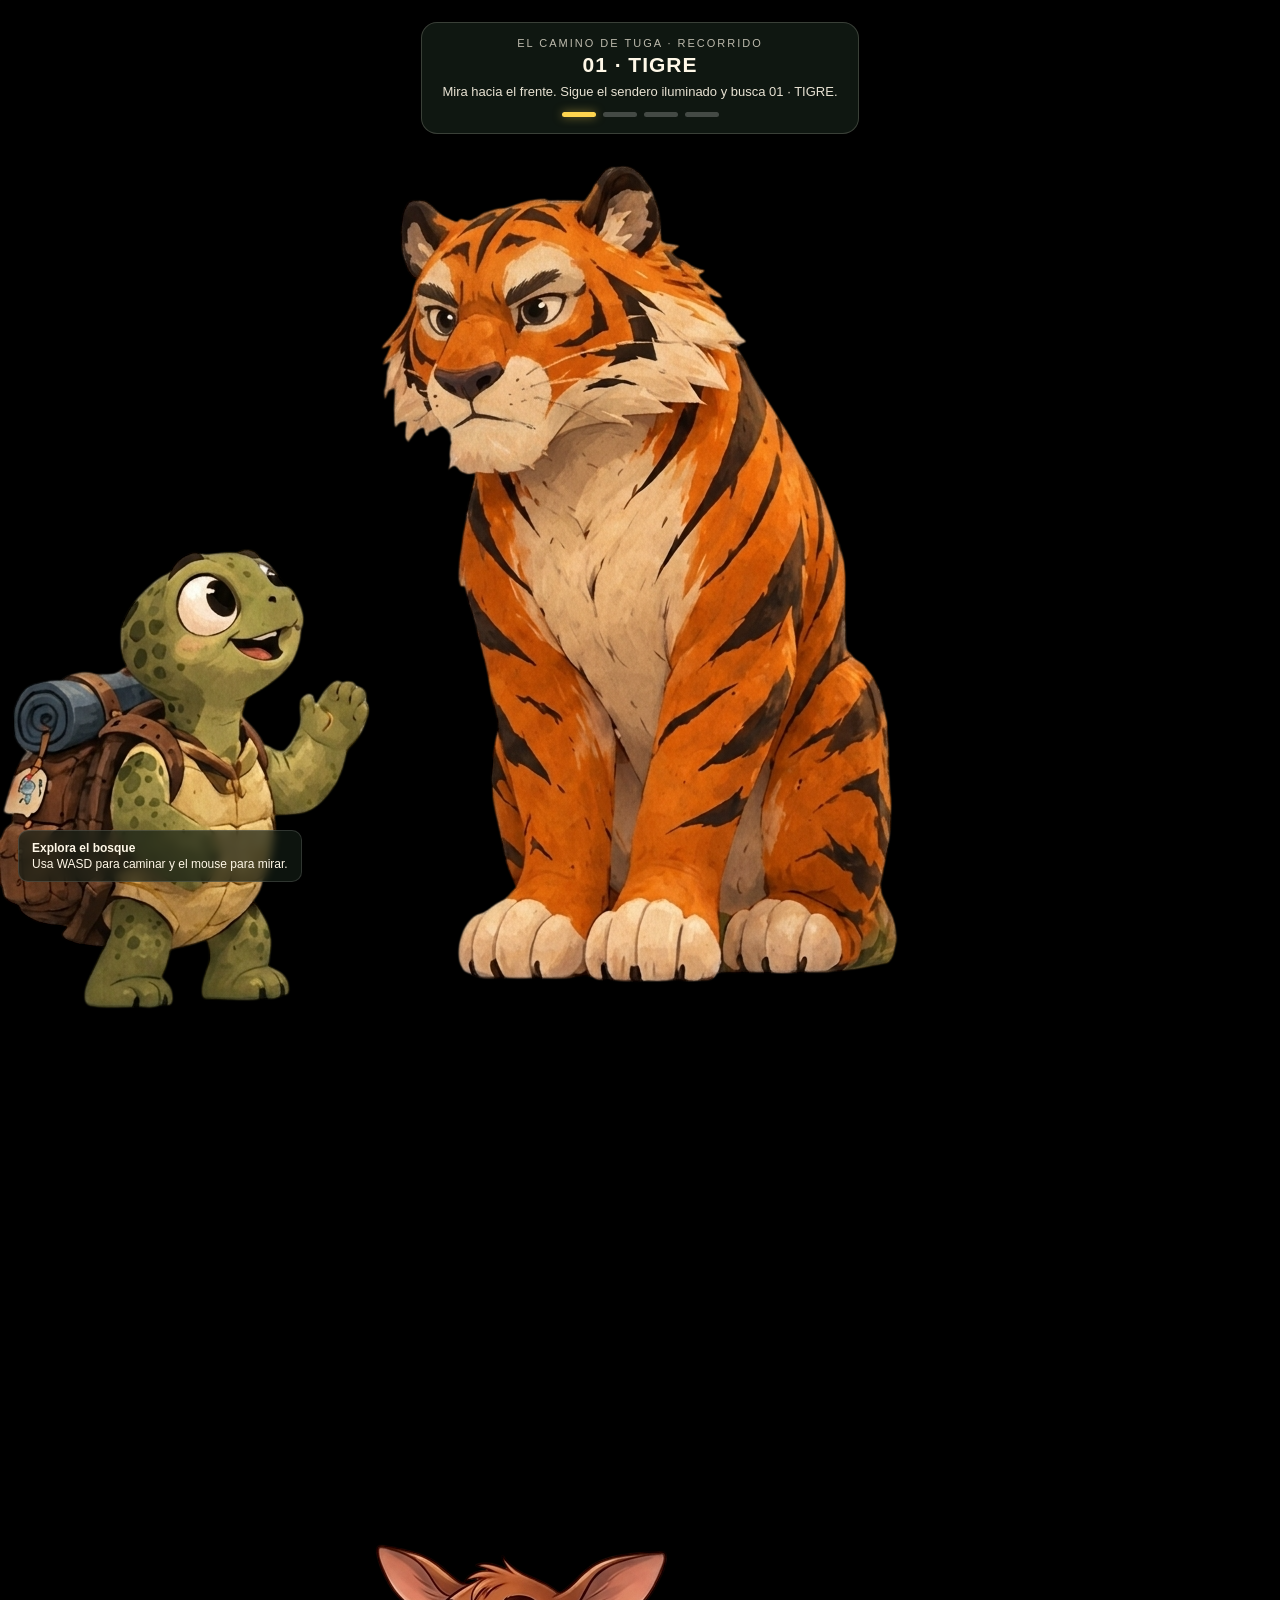
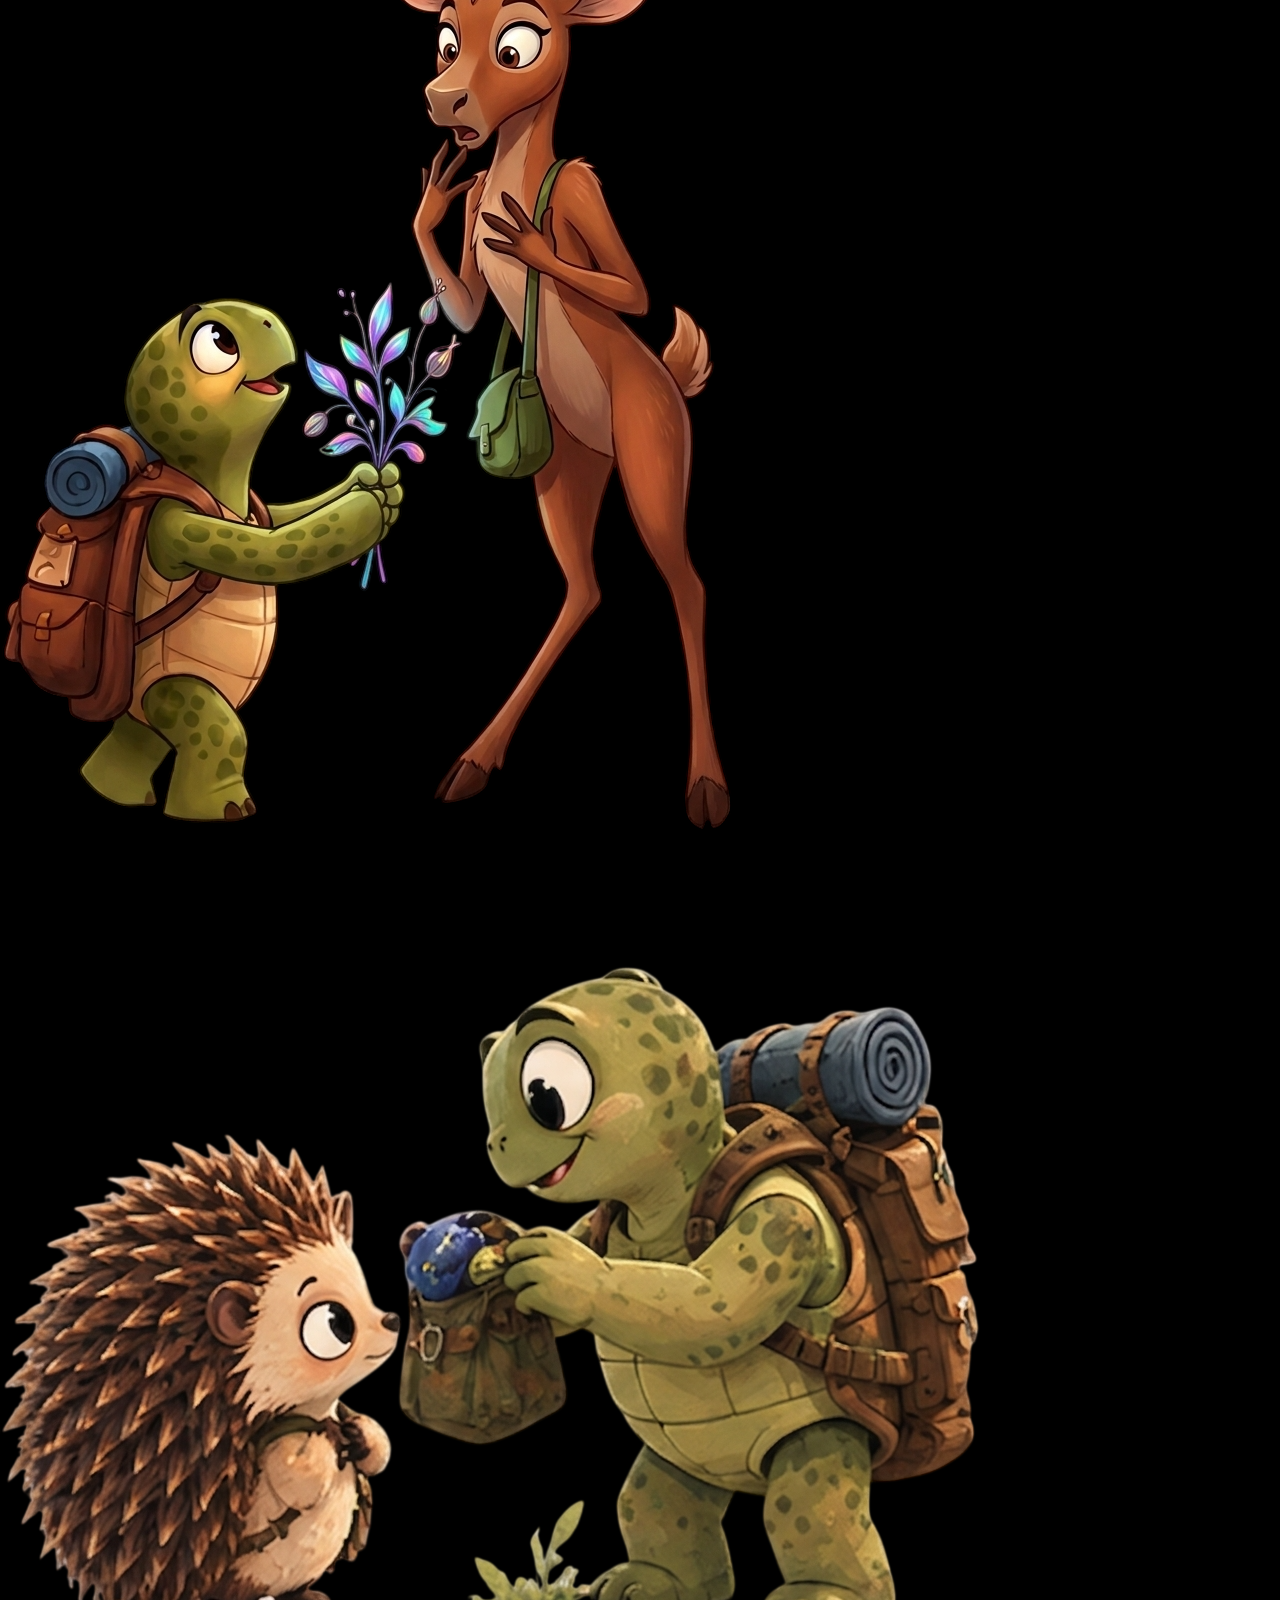
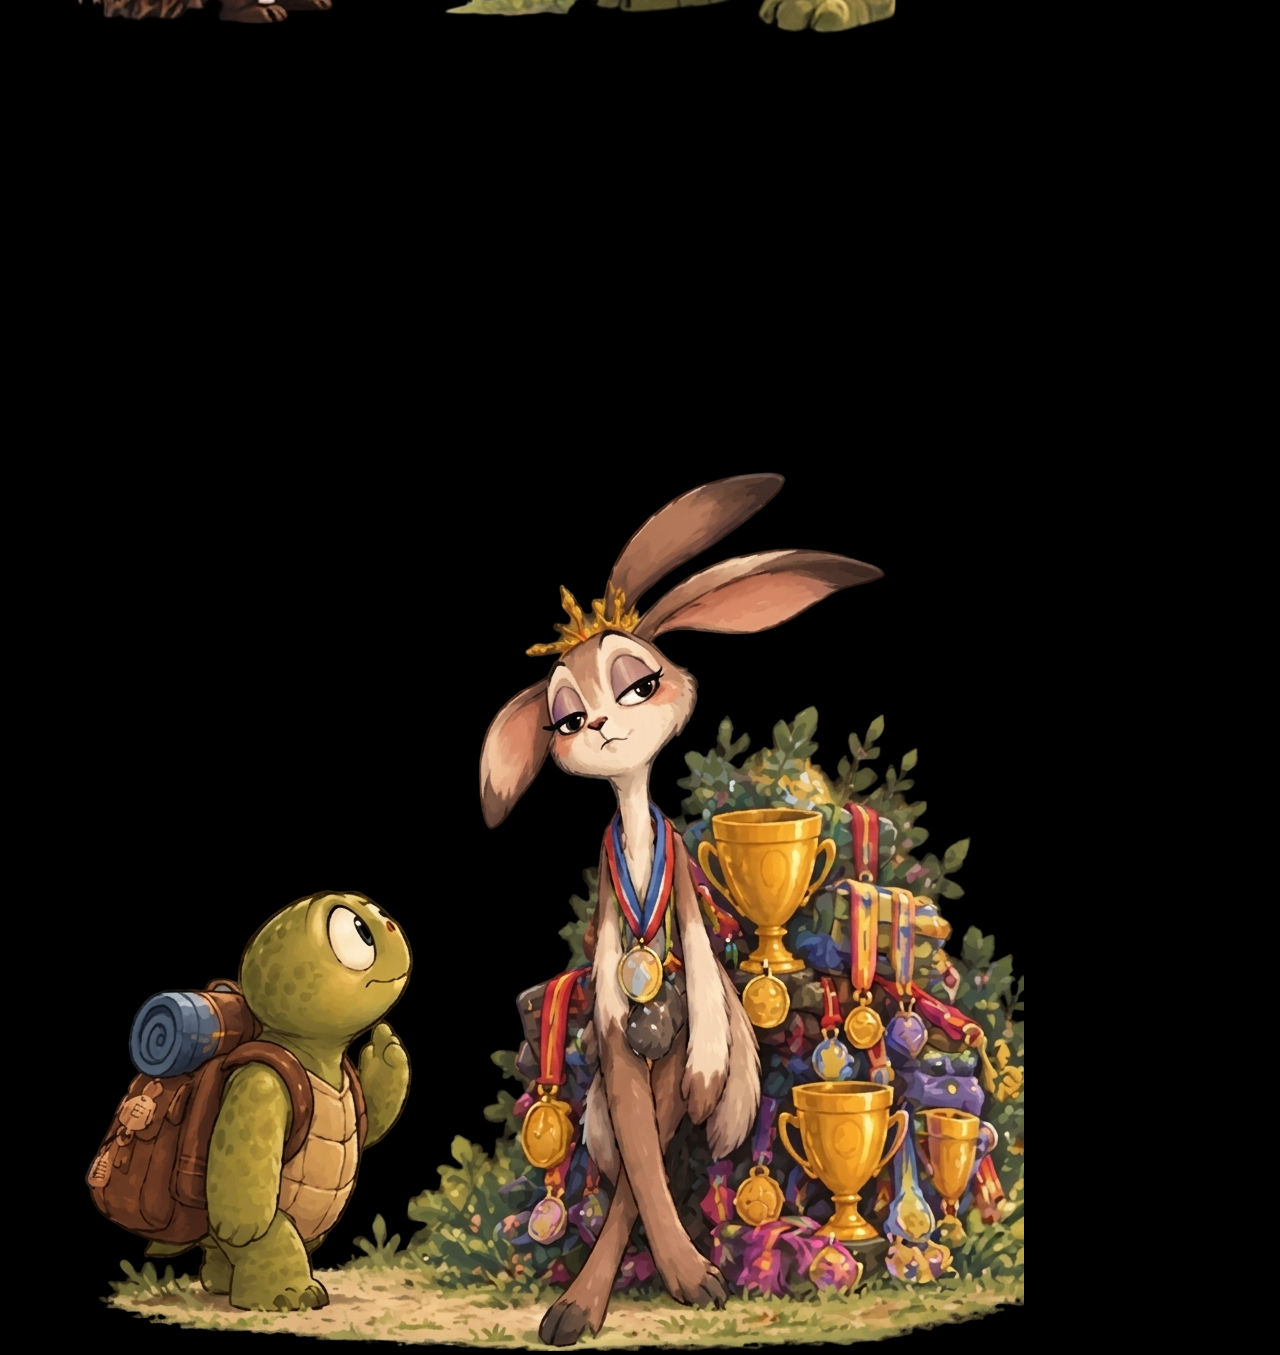
==== commit 0084f435: "Update mundo.html" ====
--- a/mundo.html
+++ b/mundo.html
@@ -196,19 +196,7 @@
 <a-scene shadow="type: pcfsoft; autoUpdate: true" renderer="colorManagement: true; physicallyCorrectLights: true" background="color: #79D3F4" fog="type: exponential; color: #8BDCF4; density: 0.004">
 
 <a-assets>
-  <!-- Se conservan los recursos existentes -->
-  <img id="tigreyt" src="3d/tigreyt.png">
-  <img id="tigreytt" src="3d/tigreytt.png">
-  <img id="tigrettt" src="3d/tigreyttt.png">
-  <img id="alceyt" src="3d/alceyt.png">
-  <img id="alceytt" src="3d/alceytt.png">
-  <img id="alceyttt" src="3d/alceyttt.png">
-  <img id="erizoyt" src="3d/erizoyt.png">
-  <img id="erizoytt" src="3d/erizoytt.png">
-  <img id="erizoyttt" src="3d/erizottt.png">
-  <img id="win" src="3d/win.png">
-  <img id="winn" src="3d/winn.png">
-  <img id="winnn" src="3d/winnn.png">
+  
 
   <!-- Imagen representativa actual de cada estación.
        Sustituye el src por tu nueva imagen cuando la tengas. -->
@@ -718,4 +706,4 @@
 });
 </script>
 </body>
-</html>+</html>
